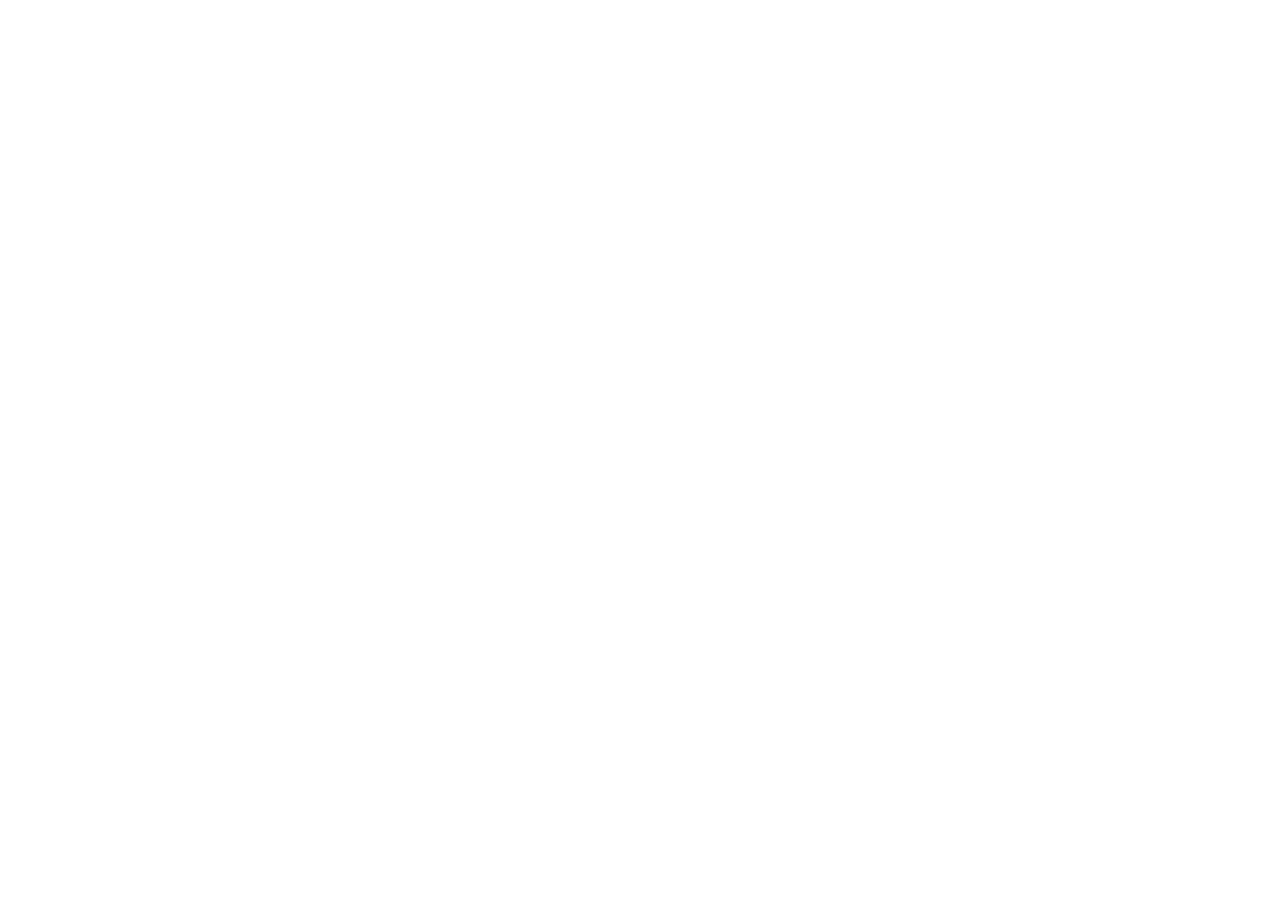
==== index.html @ e571b76f "index sayfası eklendi" ====
<!DOCTYPE html>
<html lang="en">
<head>
  <meta charset="UTF-8">
  <meta name="viewport" content="width=device-width, initial-scale=1.0">
  <title>Managment Panel</title>
</head>
<body>
  
</body>
</html>
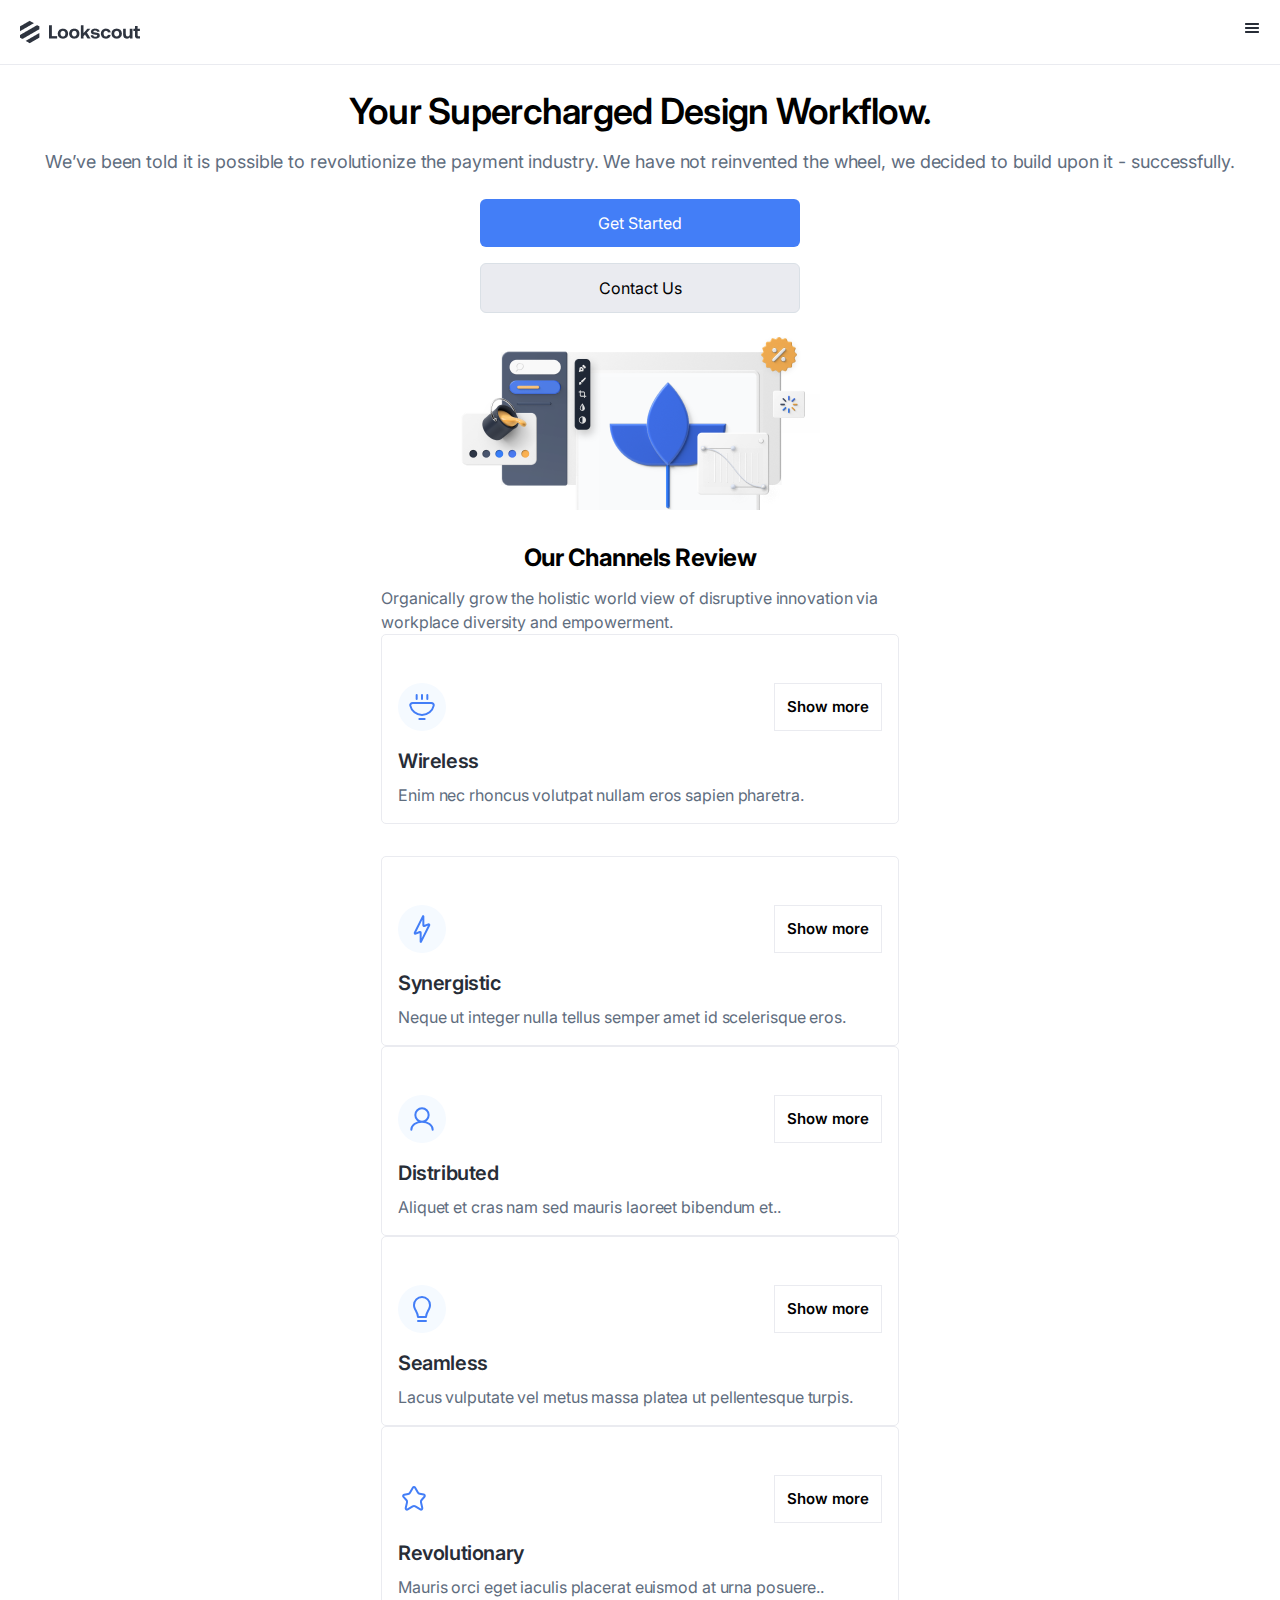
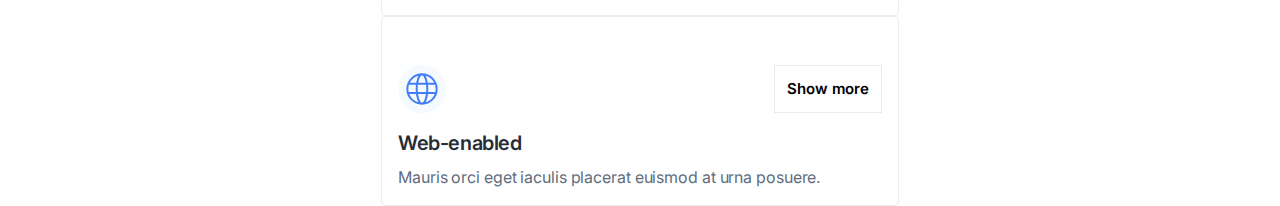
==== commit a811bf46: "index sayfasına eklemeler yapıldı css dosyaları ve img dosyaları eklendi" ====
--- a/index.html
+++ b/index.html
@@ -3,9 +3,92 @@
 <head>
   <meta charset="UTF-8">
   <meta name="viewport" content="width=device-width, initial-scale=1.0">
+  <link rel="preconnect" href="https://fonts.googleapis.com">
+  <link rel="preconnect" href="https://fonts.gstatic.com" crossorigin>
+  <link href="https://fonts.googleapis.com/css2?family=Inter:ital,opsz,wght@0,14..32,100..900;1,14..32,100..900&display=swap" rel="stylesheet">
+  <link rel="stylesheet" href="assets/css/still.css">
   <title>Managment Panel</title>
 </head>
 <body>
-  
+  <div class="header-mobile">
+    <div class="logo-content-mobile">
+      <a href="#"><img src="assets/img/Main-logo.png" alt="Lookscout Logo"></a>
+    </div>
+    <div class="hamburger-menu-content">
+      <img src="assets/img/hamburger-menu-icon.png" alt="">
+    </div>
+  </div>
+  <div class="container">
+    <div class="start-content">
+      <div class="start-text-area">
+        <h1>Your Supercharged Design Workflow.</h1>
+        <p>We’ve been told it is possible to revolutionize the payment industry. We have not reinvented the wheel, we decided to build upon it - successfully.</p>
+      </div>
+      <div class="start-btn-area">
+        <a href="#"> Get Started</a>
+        <a href="#"> Contact Us</a>
+      </div>
+      <div class="start-image">
+        <img  src="assets/img/main-photo-mobile.png" alt="">
+      </div>
+    </div>
+    <div class="review-content">
+      <div class="review-header">
+        <h2>Our Channels Review</h2>
+        <p>Organically grow the holistic world view of disruptive innovation via workplace diversity and empowerment.</p>
+      </div>
+      <div class="box-container">
+        <div class="review-box">
+          <div class="box-top">
+            <img src="assets/img/wifi-icon.svg" alt="Wifi Icon">
+            <a href="#"> Show more</a>
+          </div>
+          <h4>Wireless</h4>
+          <p>Enim nec rhoncus volutpat nullam eros sapien pharetra.</p>
+        </div>
+        <div class="review-box">
+          <div class="box-top">
+            <img src="assets/img/electric-icon.svg" alt="Electric Icon">
+            <a href="#"> Show more</a>
+          </div>
+          <h4>Synergistic</h4>
+          <p>Neque ut integer nulla tellus semper amet id scelerisque eros.</p>
+        </div>
+        <div class="review-box">
+          <div class="box-top">
+            <img src="assets/img/people-icon.svg" alt="People Icon">
+            <a href="#"> Show more</a>
+          </div>
+          <h4>Distributed</h4>
+          <p>Aliquet et cras nam sed mauris laoreet bibendum et..</p>
+        </div>
+        <div class="review-box">
+          <div class="box-top">
+            <img src="assets/img/light-icon.svg" alt="Light Icon">
+            <a href="#"> Show more</a>
+          </div>
+          <h4>Seamless</h4>
+          <p>Lacus vulputate vel metus massa platea ut pellentesque turpis.</p>
+        </div>
+        <div class="review-box">
+          <div class="box-top">
+            <img src="assets/img/star-icon.svg" alt="Star Icon">
+            <a href="#"> Show more</a>
+          </div>
+          <h4>Revolutionary</h4>
+          <p>Mauris orci eget iaculis placerat euismod at urna posuere..</p>
+        </div>
+        <div class="review-box web">
+          <div class="box-top">
+            <img src="assets/img/web-icon.svg" alt="Web Icon">
+            <a href="#"> Show more</a>
+          </div>
+          <h4>Web-enabled</h4>
+          <p>Mauris orci eget iaculis placerat euismod at urna posuere.</p>
+        </div>
+      </div>
+    </div>
+
+  </div>
 </body>
 </html>--- a/assets/css/still.css
+++ b/assets/css/still.css
@@ -0,0 +1,175 @@
+*, *::before, *::after {
+  box-sizing: border-box;
+}
+
+* {
+  margin: 0;
+  padding: 0;
+}
+
+body {
+  line-height: 1.5;
+  -webkit-font-smoothing: antialiased;
+  font-family: "Inter", system-ui;
+  margin-inline: auto;
+}
+
+img, picture, video, canvas, svg {
+  display: block;
+  max-width: 100%;
+}
+
+input, button, textarea, select {
+  font: inherit;
+}
+
+p, h1, h2, h3, h4, h5, h6 {
+  overflow-wrap: break-word;
+}
+
+/* reset end */
+
+/*? Header Mobile Part Start Here */
+
+.header-mobile{
+  display: flex;
+  justify-content: space-between;
+  padding: 16px;
+  border-bottom: 1px solid #EAEBF0;
+  margin-bottom: 24px;
+}
+
+/* *? Main-content*/ */
+.container{
+  margin-inline: 16px;
+}
+
+.start-content{
+  margin-bottom: 32px;
+  align-items: center;
+  align-content: center;
+  margin-inline: auto;
+}
+
+h1{
+  font-size: 36px;
+  font-weight: 600;
+  line-height: 44px;
+  letter-spacing: -0.02em;
+  text-align: center;
+  margin-bottom: 16px;
+}
+
+p{
+font-size: 18px;
+font-weight: 400;
+line-height: 26px;
+letter-spacing: -0.10000000149011612px;
+text-align: center;
+color:#5F6D7E;
+}
+
+.start-btn-area{
+  display: inline-block;
+  display: flex;
+  flex-direction: column;
+  gap: 16px;
+  margin-top: 24px;
+  align-items: center;
+}
+
+.start-btn-area a{
+  text-decoration: none;
+  color: white;
+  background-color: #437EF7;
+  padding: 12px 18px;
+  text-align: center;
+  border-radius: 6px;
+  min-width: 320px;
+}
+
+.start-btn-area a:nth-child(2) {
+  color: black;
+  background-color: #EAEBF0;
+  border: 1px solid #DAE0E6;
+}
+
+.start-image{
+  margin-top: 24px;
+  display: flex;
+  align-items: center;
+  justify-content: center;
+}
+
+/*  review part coming babe */
+
+.review-content{
+  padding-inline: 16px;
+  gap: 16px;
+  max-width: 550px;
+  align-items: center;
+  align-content: center;
+  margin-inline: auto;
+}
+
+h2{
+  font-size: 24px;
+  font-weight: 700;
+  line-height: 32px;
+  letter-spacing: -0.02em;
+  text-align: center;
+  margin-bottom: 12px;
+}
+
+h4{
+  font-size: 20px;
+  font-weight: 600;
+  line-height: 28px;
+  letter-spacing: -0.02em;
+  text-align: left;
+  color: #272D37;
+  margin-top: 16px;
+}
+
+
+.review-content p {
+  font-size: 16px;
+  font-weight: 400;
+  line-height: 24px;
+  letter-spacing: -0.10000000149011612px;
+  text-align: left;
+  color: #5F6D7E;
+  margin-top: 8px;
+}
+
+.review-content .review-box {
+border: 1px solid #EAEBF0;
+border-radius: 5px;
+}
+
+
+.box-top a {
+  text-decoration: none;
+  border: 1px solid #EAEBF0;
+  font-size: 15px;
+  font-weight: 600;
+  line-height: 22px;
+  text-align: left;
+  color: black;
+  padding: 12px;
+}
+
+.box-top {
+  display: flex;
+  justify-content: space-between;
+  align-self: center;
+  margin-top: 32px;
+}
+
+.review-box:nth-child(2) {
+  margin-top: 32px;
+}
+
+.review-box{
+  padding: 16px;
+}
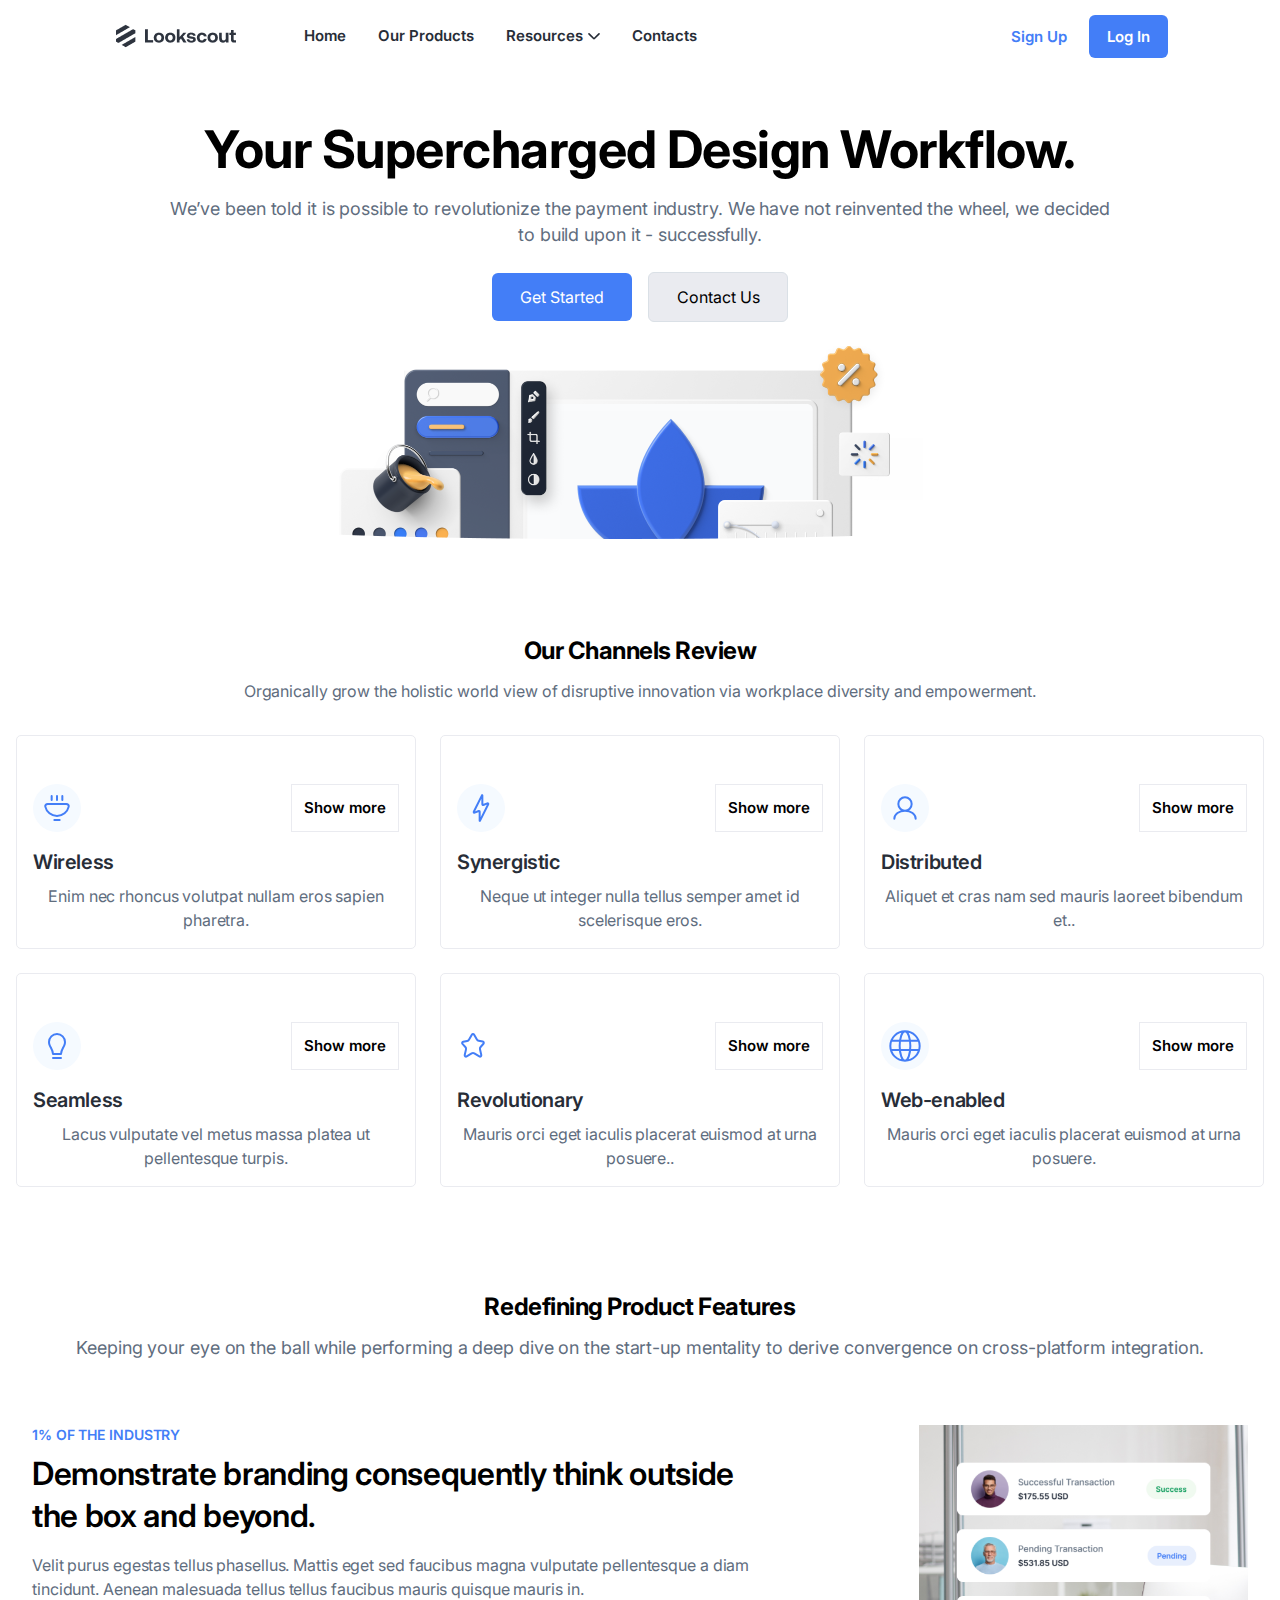
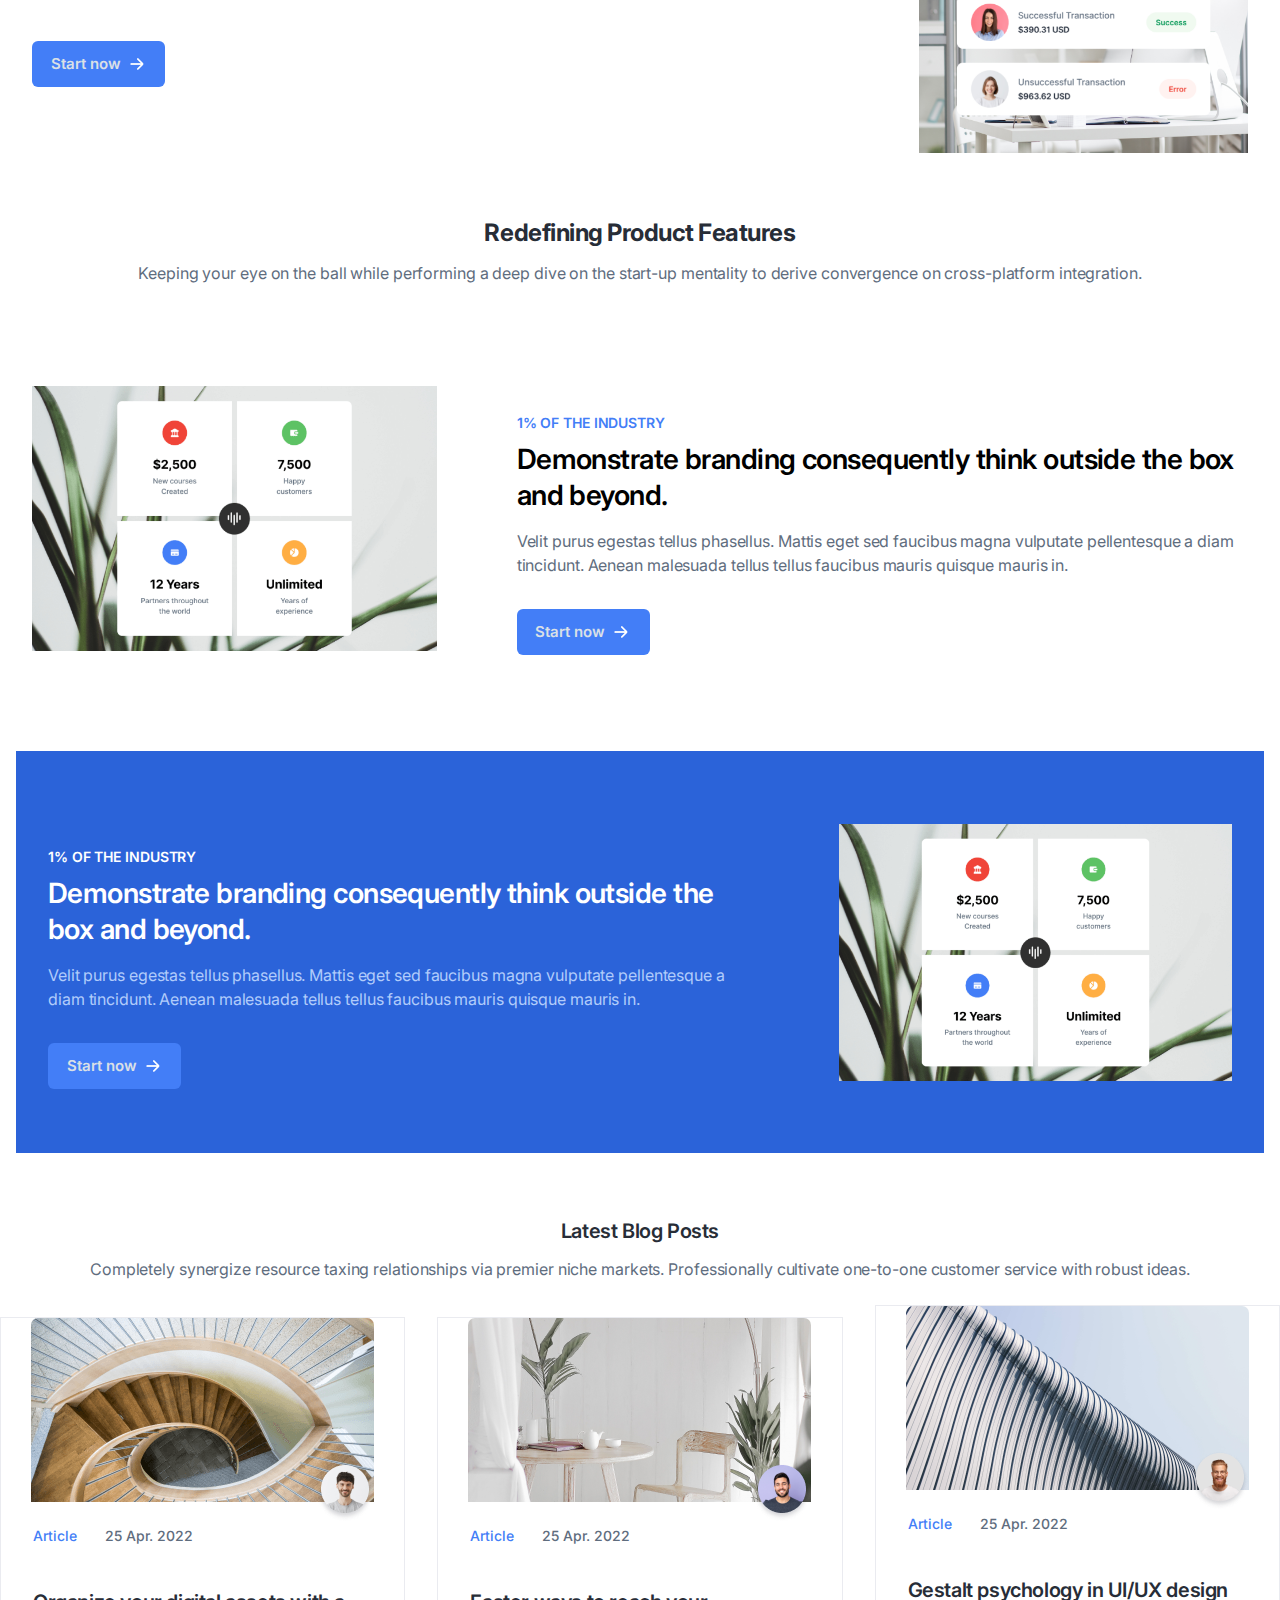
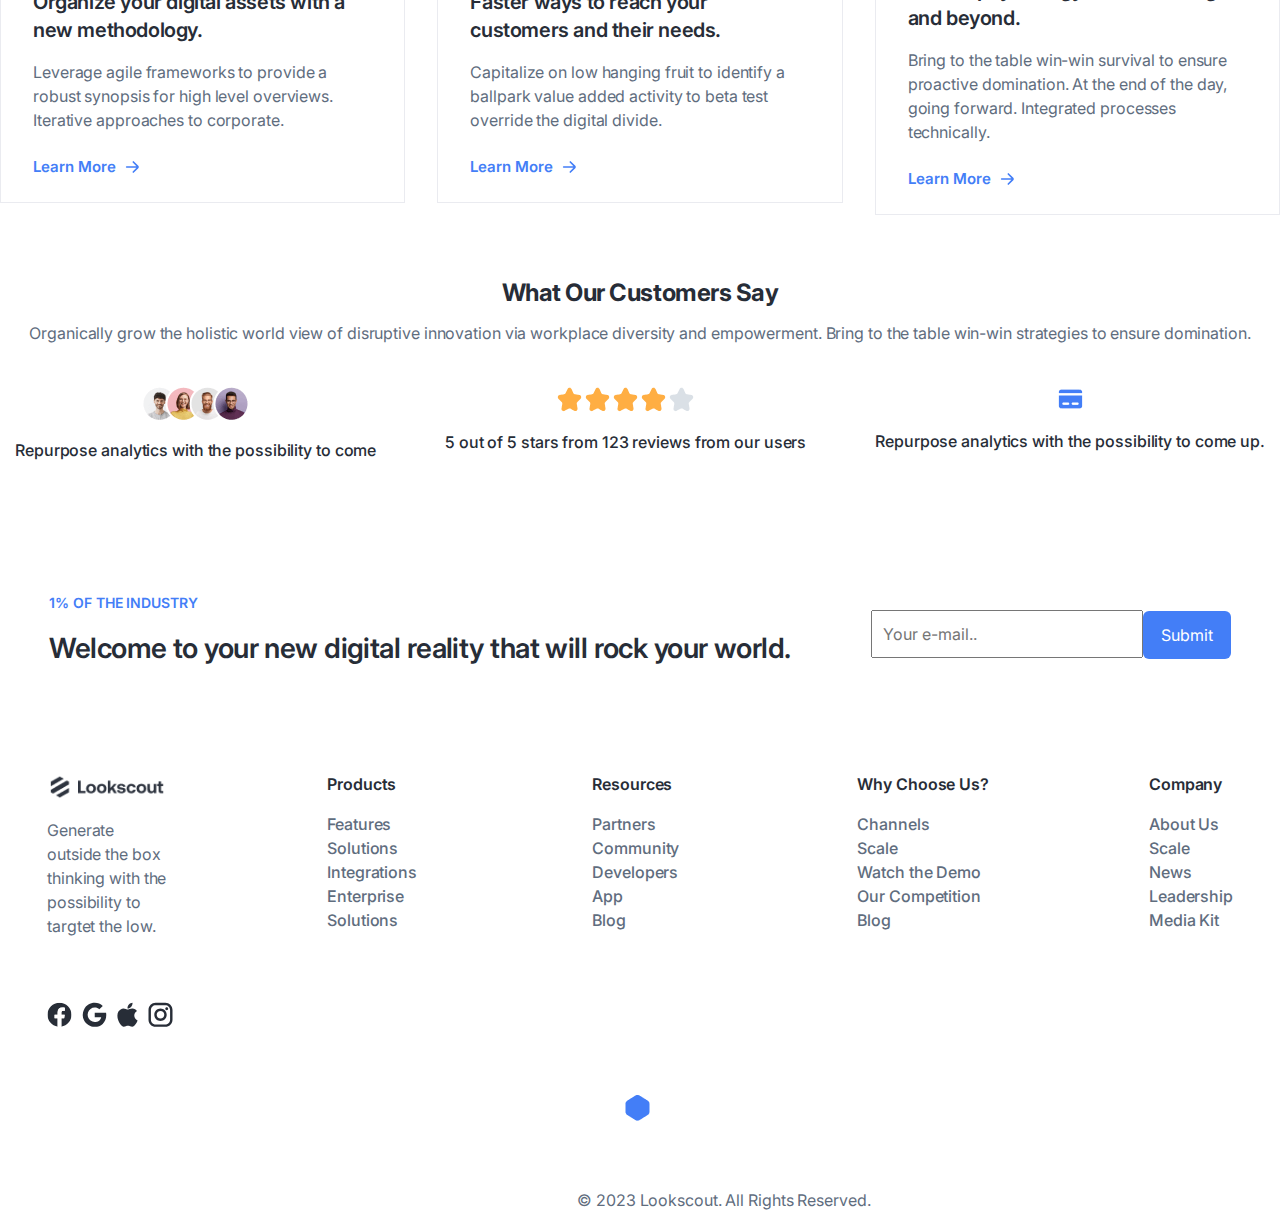
==== commit bb2d983d: "index bitti gerekli iyileştirmeler yapıldı" ====
--- a/index.html
+++ b/index.html
@@ -18,6 +18,21 @@
       <img src="assets/img/hamburger-menu-icon.png" alt="">
     </div>
   </div>
+  <div class="header-desktop">
+    <div class="desktop-logo">
+      <img src="assets/img/Main-logo.png" alt="">
+    </div>
+    <div class="dekstop-nav">
+      <a href="#">Home</a>
+      <a href="#">Our Products</a>
+      <a class="arrows-nav" href="#">Resources  <img src="assets/img/arrow-down.svg" alt=""></a>
+      <a href="#">Contacts</a>
+    </div>
+    <div class="desktop-links">
+      <a class="white-sign" href="#"> Sign Up</a>
+      <a  class="blue-log"  href="#"> Log In</a>
+    </div>
+  </div>
   <div class="container">
     <div class="start-content">
       <div class="start-text-area">
@@ -29,7 +44,8 @@
         <a href="#"> Contact Us</a>
       </div>
       <div class="start-image">
-        <img  src="assets/img/main-photo-mobile.png" alt="">
+        <img   class="mobile-photo" src="assets/img/main-photo-mobile.png" alt="">
+        <img  class="desktop-main-photo" src="assets/img/desktop-main-photo.png" alt="">
       </div>
     </div>
     <div class="review-content">
@@ -88,7 +104,213 @@
         </div>
       </div>
     </div>
+    <div class="product-content">
+      <h2>Redefining Product Features</h2>
+      <p>Keeping your eye on the ball while performing a deep dive on the start-up mentality to  derive convergence on cross-platform integration.</p>
+      <div class="product-container">
+        <div class="product-text">
+          <h6>1% OF THE INDUSTRY</h6>
+          <h3>Demonstrate branding consequently think outside the
+            box and beyond.</h3>
+            <p>Velit purus egestas tellus phasellus. Mattis eget sed faucibus magna vulputate pellentesque a diam tincidunt. Aenean malesuada tellus tellus faucibus mauris quisque mauris in.</p>
+            <div class="price-box-btn">
+              <a href="#"> Start now</a>
+              <img src="assets/img/right-arrow.png" alt="">
+            </div>
+        </div>
+        <div class="product-image">
+          <img src="assets/img/product.png" alt="">
+        </div>
+      </div>
+    </div>
+    <div class="price-content">
+      <h4>Redefining Product Features</h4>
+      <p>Keeping your eye on the ball while performing a deep dive on the start-up mentality to  derive convergence on cross-platform integration.</p>
+    <div class="price-box-white">
+      <div class="price-box-white-image">
+        <img src="assets/img/price-photo.png" alt="">
+      </div>
+      <div class="price-box-white-text">
+        <h6>1% OF THE INDUSTRY</h6>
+        <h3>Demonstrate branding consequently think outside the box and beyond. </h3>
+        <p>Velit purus egestas tellus phasellus. Mattis eget sed faucibus magna vulputate pellentesque a diam tincidunt. Aenean malesuada tellus tellus faucibus mauris quisque mauris in.</p>
+        <div class="price-box-btn">
+          <a href="#"> Start now</a>
+          <img src="assets/img/right-arrow.png" alt="">
+        </div>
+      </div>
+    </div>
+    <div class="price-box-white blue">
+      <div class="price-box-white-image">
+        <img src="assets/img/price-photo.png" alt="">
+      </div>
+      <div class="price-box-white-text">
+        <h6>1% OF THE INDUSTRY</h6>
+        <h3>Demonstrate branding consequently think outside the box and beyond. </h3>
+        <p>Velit purus egestas tellus phasellus. Mattis eget sed faucibus magna vulputate pellentesque a diam tincidunt. Aenean malesuada tellus tellus faucibus mauris quisque mauris in.</p>
+        <div class="price-box-btn">
+          <a href="#"> Start now</a>
+          <img src="assets/img/right-arrow.png" alt="">
+        </div>
+      </div>
+    </div>
+    <div class="price-box-white last-white">
+      <div class="price-box-white-image">
+        <img src="assets/img/price-photo.png" alt="">
+      </div>
+      <div class="price-box-white-text">
+        <h6>1% OF THE INDUSTRY</h6>
+        <h3>Demonstrate branding consequently think outside the box and beyond. </h3>
+        <p>Velit purus egestas tellus phasellus. Mattis eget sed faucibus magna vulputate pellentesque a diam tincidunt. Aenean malesuada tellus tellus faucibus mauris quisque mauris in.</p>
+        <div class="price-box-btn">
+          <a href="#"> Start now</a>
+          <img src="assets/img/right-arrow.png" alt="">
+        </div>
+      </div>
+    </div>
+    </div>
+    <div class="blog-content">
+      <h4>Latest Blog Posts</h4>
+      <p>Completely synergize resource taxing relationships via premier niche markets. Professionally  cultivate one-to-one customer service with robust ideas.</p>
+      <div class="blog-container">
+        <div class="blog-content-inner">
+          <div class="blog-content-inner-photo">
+            <img src="assets/img/stairs-photo.png" alt="Stairs">
+            <img class="avatar" src="assets/img/avatar1.png" alt="Men Avatar">
+          </div>
+          <div class="blog-content-inner-calender">
+            <span>Article</span>
+            <span class="calender">25 Apr. 2022</span>
+          </div>
+          <div class="blog-content-inner-text">
+            <h4>Organize your digital assets
+              with a new methodology.</h4>
+              <p>Leverage agile frameworks to provide a robust synopsis for high level overviews. Iterative approaches to corporate.</p>
+          </div>
+          <div class="blog-content-inner-link">
+            <a href="#">Learn More</a>
+            <img src="assets/img/right.svg" alt="">
+          </div>
+        </div>
+        <div class="blog-content-inner">
+          <div class="blog-content-inner-photo">
+            <img src="assets/img/chairs-photo.png" alt="Chairs">
+            <img class="avatar" src="assets/img/avatar2.png" alt="Men Avatar">
+          </div>
+          <div class="blog-content-inner-calender">
+            <span>Article</span>
+            <span class="calender">25 Apr. 2022</span>
+          </div>
+          <div class="blog-content-inner-text">
+            <h4>Faster ways to reach your customers and their needs.</h4>
+              <p>Capitalize on low hanging fruit to identify a ballpark value added activity to beta test override the digital divide.</p>
+          </div>
+          <div class="blog-content-inner-link">
+            <a href="#">Learn More</a>
+            <img src="assets/img/right.svg" alt="">
+          </div>
+        </div>
+        <div class="blog-content-inner">
+          <div class="blog-content-inner-photo">
+            <img src="assets/img/building-photo.png" alt="Building">
+            <img class="avatar" src="assets/img/avatar3.png" alt="Men Avatar">
+          </div>
+          <div class="blog-content-inner-calender">
+            <span>Article</span>
+            <span class="calender">25 Apr. 2022</span>
+          </div>
+          <div class="blog-content-inner-text">
+            <h4>Gestalt psychology in UI/UX
+              design and beyond.</h4>
+              <p>Bring to the table win-win survival  to ensure proactive domination. At the end of the day, going forward.
+                Integrated processes technically.</p>
+          </div>
+          <div class="blog-content-inner-link">
+            <a href="#">Learn More</a>
+            <img src="assets/img/right.svg" alt="">
+          </div>
+        </div>
+      </div>
+    </div>
+    <div class="rating-content">
+      <h4>What Our Customers Say</h4>
+      <p>Organically grow the holistic world view of disruptive innovation via workplace diversity and empowerment. Bring to the table win-win strategies to ensure domination.</p>
+      <div class="rating-container">
+        <div class="rating-avatar">
+          <img src="assets/img/review-photo.png" alt="Avatars">
+          <h5>Repurpose analytics with the possibility to come</h5>
+        </div>
+        <div class="rating-stars">
+          <img src="assets/img/rating-photo.png" alt="Rayting Star">
+          <h5>5 out of 5 stars from 123 reviews from our users</h5>
+        </div>
+        <div class="rating-purchase">
+          <img src="assets/img/purchase-icon.png" alt=" Purchase Icon">
+          <h5> Repurpose analytics with the possibility to come up.</h5>
+        </div>
+      </div>
+    </div>
+    <div class="email-content">
+      <div class="email-text-area">
+        <span>1% OF THE INDUSTRY</span>
+        <h4 class="email-h4">Welcome to your new digital reality that will rock your world.</h4>
+      </div>
+        <div class="email-link">
+          <input type="email" placeholder="Your e-mail..">
+          <a class="submit-btn" href="#">Submit</a>
+        </div>
+    </div>
+    <div class="footer-content">
+      <div class="footer-logo">
+        <img src="assets/img/Main-logo.png" alt="Lookscout Logo">
+        <p>Generate outside the box thinking with the possibility to targtet the low.</p>
+      </div>
+      <div class="footer-social">
+        <img src="assets/img/facebook-icon.svg" alt="Facebook Logo">
+        <img src="assets/img/google-icon.svg" alt="Googe Logo">
+        <img src="assets/img/apple-icon.svg" alt="Appe Logo">
+        <img src="assets/img/instagram-logo.svg" alt="Instagram Logo">
+      </div>
+      <div class="footer-products">
+        <ul>Products</ul>
+        <li> <a href="#"> Features</a></li>
+        <li> <a href="#"> Solutions</a></li>
+        <li><a href="#">Integrations</a></li>
+        <li><a href="#">Enterprise</a></li>
+        <li><a href="#">Solutions</a></li>
+      </div>
+      <div class="footer-resources">
+        <ul>Resources</ul>
+        <li> <a href="#"> Partners</a></li>
+        <li> <a href="#"> Community</a></li>
+        <li><a href="#">Developers</a></li>
+        <li><a href="#">App</a></li>
+        <li><a href="#">Blog</a></li>
+      </div>
+      <div class="footer-chooses">
+        <ul>Why Choose Us?</ul>
+        <li> <a href="#"> Channels</a></li>
+        <li> <a href="#"> Scale</a></li>
+        <li><a href="#">Watch the Demo</a></li>
+        <li><a href="#">Our Competition</a></li>
+        <li><a href="#">Blog</a></li>
+      </div>
+      <div class="footer-company">
+        <ul>Company</ul>
+        <li> <a href="#"> About Us</a></li>
+        <li> <a href="#"> Scale</a></li>
+        <li><a href="#">News</a></li>
+        <li><a href="#">Leadership</a></li>
+        <li><a href="#">Media Kit</a></li>
+      </div>
+      <div class="footer-pentegon">
+        <img src="assets/img/pentegon-icon.png" alt="Pentogon Icon">
+      </div>
+      <div class="footer-text">
+        <span>© 2023 Lookscout. All Rights Reserved.</span>
+      </div>
 
+    </div>
   </div>
 </body>
 </html>--- a/assets/css/still.css
+++ b/assets/css/still.css
@@ -173,3 +173,791 @@
 .review-box{
   padding: 16px;
 }
+
+/* price content start here */
+
+.price-box-white{
+  padding-inline:16px;
+  margin-inline: auto;
+  display: flex;
+  flex-direction: column;
+  align-items: center;
+
+}
+
+.price-content h4{
+  text-align: center;
+  font-size: 24px;
+  font-weight: 700;
+  line-height: 32px;
+  letter-spacing: -0.02em;
+  margin-top: 32px;
+  margin-bottom: 12px;
+  color: #272D37;
+}
+
+.price-content p{
+  font-size: 16px;
+  font-weight: 400;
+  line-height: 24px;
+  letter-spacing: -0.10000000149011612px;
+  text-align: center;
+  color: #5F6D7E ;
+  margin-bottom: 32px;
+}
+
+.price-box-white-text h6{
+  font-size: 14px;
+  font-weight: 600;
+  line-height: 20px;
+  letter-spacing: -0.10000000149011612px;
+  text-align: left;
+  color: #437EF7;
+  margin-top: 32px;
+}
+
+h3{
+  font-size: 28px;
+  font-weight: 600;
+  line-height: 36px;
+  letter-spacing: -0.02em;
+  text-align: left;
+  margin-top: 8px;
+  margin-bottom: 16px;
+}
+
+.price-box-white-text p{
+  font-size: 16px;
+  font-weight: 400;
+  line-height: 24px;
+  letter-spacing: -0.10000000149011612px;
+  text-align: left;
+  color: #5F6D7E;
+}
+
+.price-box-btn { 
+  display: flex;
+  flex-direction: row;
+  align-items: center;
+  background-color: #437EF7;
+  color: #DAE0E6;
+  padding: 12px 18px;
+  max-width: 133px;
+  align-content: center;
+  gap: 6px;
+  border-radius: 6px;
+  justify-content: center;
+  }
+
+.price-box-btn a{
+  text-decoration: none;
+  color: #DAE0E6;
+  font-size: 15px;
+  font-weight: 600;
+  line-height: 22px;
+  text-align: center;
+}
+
+.blue{
+  background-color: #2B63D9;
+  padding: 32px;
+  margin-top: 32px;
+  color: white;
+  margin-bottom: 32px;
+  display: flex;
+  flex-direction: column;
+  align-items: center;
+}
+
+.blue .price-box-white-text h6 {
+  color: white;
+}
+
+.blue .price-box-white-text p{
+  color: #B1CCFB;
+}
+
+/* ? Blog part coming */
+
+.blog-content{
+  margin-top: 16px;
+  margin-inline: auto;
+}
+
+.blog-content h4{
+  text-align: center;
+  margin-top: 42px;
+  margin-bottom:12px ;
+}
+
+.blog-content p{
+  text-align: center;
+  font-size: 16px;
+  font-weight: 400;
+  line-height: 24px;
+  color: #5F6D7E;
+  margin-bottom: 24px;
+}
+
+.blog-content-inner{
+  border: 1px solid #EAEBF0;
+  display: flex;
+  flex-direction: column;
+  margin-inline: auto;
+  max-width: 750px;
+}
+
+.blog-content-inner-photo{
+  position: relative;
+  max-width: 750px;
+  margin-inline: auto;
+  display: inline-block;
+}
+
+.blog-content-inner-photo img{
+  border-top-left-radius: 7px;  
+  border-top-right-radius: 7px; 
+}
+
+.avatar{
+  position: absolute;
+  bottom: -20px;
+  right: 0;
+}
+
+.blog-content-inner-calender{
+  display: flex;
+  gap: 28px;
+  margin-top: 24px;
+  font-size: 14px;
+  font-weight: 500;
+  line-height: 20px;
+  padding-inline: 32px;
+  color: #437EF7;
+  max-width: 550px;
+
+}
+
+.calender{
+  color: #5F6D7E;
+}
+
+.blog-content-inner-text h4 {
+  text-align: left;
+  padding-inline: 32px;
+  margin-bottom: 16px;
+  max-width: 550px;
+
+}
+
+.blog-content-inner-text p{
+  text-align: left;
+  padding-inline: 32px;
+  margin-bottom: 24px;
+}
+
+.blog-content-inner-link{
+  display: flex;
+  gap: 6px;
+  margin-bottom:24px ;
+  padding-inline: 32px;
+  max-width: 550px;
+
+
+}
+
+.blog-content-inner-link a{
+  text-decoration: none;
+  font-size: 15px;
+  font-weight: 600;
+  line-height: 22px;
+  text-align: left;
+  color: #437EF7;
+  display: inline-block;
+}
+.blog-container{
+  display: flex;
+  flex-direction: column;
+  align-items: center;
+}
+
+/* rating part coming */
+
+.rating-content{
+  margin-bottom: 64px;
+  align-items: center;
+  margin-inline: auto;
+
+}
+
+.rating-content h4{
+  font-size: 24px;
+  font-weight: 700;
+  line-height: 32px;
+  letter-spacing: -0.02em;
+  text-align: center;
+  margin-bottom: 12px;
+}
+
+.rating-content p{
+  font-size: 16px;
+  font-weight: 400;
+  line-height: 24px;
+  letter-spacing: -0.10000000149011612px;
+  text-align: center;
+  margin-bottom: 40px;
+}
+
+.rating-avatar{
+  display: flex;
+  flex-direction: column;
+  align-items: center;
+  gap: 16px;
+  margin-bottom: 32px;
+}
+
+.rating-avatar h5{
+  font-size: 16px;
+  font-weight: 500;
+  line-height: 24px;
+  letter-spacing: -0.10000000149011612px;
+  text-align: center;
+  color: #272D37;
+}
+
+.rating-stars{
+  display: flex;
+  flex-direction: column;
+  align-items: center;
+  gap: 16px;
+  margin-bottom: 32px;
+}
+
+.rating-stars h5{
+  font-size: 16px;
+  font-weight: 500;
+  line-height: 24px;
+  letter-spacing: -0.10000000149011612px;
+  text-align: center;
+  color: #272D37;
+}
+
+.rating-purchase{
+  display: flex;
+  flex-direction: column;
+  align-items: center;
+  gap: 16px;
+  margin-bottom: 32px;
+}
+
+.rating-purchase h5{
+  font-size: 16px;
+  font-weight: 500;
+  line-height: 24px;
+  letter-spacing: -0.10000000149011612px;
+  text-align: center;
+  color: #272D37;
+}
+
+/*? e-mail part coming */
+
+.email-content{
+  padding-block: 32px;
+  padding-inline: 16px;
+  display: flex;
+  flex-direction: column;
+  align-items: center;
+  align-content: center;
+}
+
+.email-h4{
+  font-size: 28px;
+  font-weight: 600;
+  line-height: 36px;
+  letter-spacing: -0.02em;
+  margin-bottom: 12px;
+}
+
+.submit-btn{
+  text-decoration: none;
+  background-color: #437EF7;
+  border-radius: 6px;
+  padding: 12px 18px;
+  text-align: center;
+  color: white;
+  margin-top: 16px;
+  margin-bottom: 15px;
+}
+
+.email-link{
+  display: flex;
+  flex-direction: column;
+  max-width: 650px;
+}
+
+input{
+  padding: 10px;
+}
+
+.email-text-area span{
+  font-size: 14px;
+  font-weight: 600;
+  line-height: 20px;
+  letter-spacing: -0.10000000149011612px;
+  text-align: left;
+  color: #437EF7;
+}
+/* product part stars */
+
+.product-content{
+  margin-top: 64px;
+  margin-bottom: 64px;
+  max-width: 1280px;
+  margin-inline: auto;
+  display: none;
+
+}
+
+.product-container{
+  display: flex;
+  padding-inline: 32px;
+  margin-top: 64px;
+  gap: 140px;
+}
+.product-text h6{
+font-size: 14px;
+font-weight: 600;
+line-height: 20px;
+letter-spacing: -0.10000000149011612px;
+text-align: left;
+color: #437EF7;
+}
+.product-text h3{
+font-size: 32px;
+font-weight: 600;
+line-height: 42px;
+letter-spacing: -0.01em;
+text-align: left;
+
+}
+
+.product-text p{
+  font-size: 16px;
+  font-weight: 400;
+  line-height: 24px;
+  letter-spacing: -0.10000000149011612px;
+  text-align: left;
+  color: #5F6D7E;
+  margin-bottom: 40px;
+}
+
+ .desktop-main-photo{
+display: none;
+}
+/* /* Footer part coming  */
+
+.footer-content{
+  display: grid;
+  grid-template-areas: 
+  "logo logo"
+  "social social"
+  "products resource"
+  "choose company"
+  "pentegon pentegon"
+  "text text"
+  ;
+  gap: 24px;
+  margin-top: 62px;
+  padding-inline: 32px;
+  margin-inline: auto;
+  justify-content: center;
+}
+
+.footer-pentegon{
+  grid-area: pentegon;
+  margin-inline: auto;
+}
+
+.footer-social{
+  grid-area:social ;
+  display: flex;
+  justify-content: space-around;
+}
+
+.footer-products{
+  grid-area: products;
+}
+
+.footer-resources{
+  grid-area: resource;
+
+}
+
+.footer-chooses{
+  grid-area: choose;
+}
+
+.footer-company{
+  grid-area: company;
+}
+
+.footer-logo{
+  grid-area: logo;
+}
+
+.footer-text{
+  grid-area: text;
+  font-size: 16px;
+  font-weight: 400;
+  line-height: 24px;
+  letter-spacing: -0.10000000149011612px;
+  color: #5F6D7E;
+}
+
+.footer-logo p{
+  font-size: 16px;
+  font-weight: 400;
+  line-height: 24px;
+  letter-spacing: -0.10000000149011612px;
+  text-align: left;
+  margin-top: 16px;
+}
+
+.footer-content a {
+  text-decoration: none;
+  font-size: 16px;
+  font-weight: 500;
+  line-height: 24px;
+  letter-spacing: -0.10000000149011612px;
+  text-align: left;
+  color: #5F6D7E;
+}
+
+.footer-content ul{
+  list-style: none;
+  padding: 0;
+  font-size: 16px;
+  font-weight: 600;
+  line-height: 24px;
+  letter-spacing: -0.10000000149011612px;
+  text-align: left;
+  color: #272D37;
+  display: flex;
+  flex-direction: column;
+  gap: 12px;
+  margin-bottom: 16px;
+  padding-left: 15px;
+
+}
+
+.footer-content li{
+  list-style: none;
+  padding-left: 15px;
+}
+
+
+.web {
+  display:none;
+}
+
+.header-desktop{
+  display: none;
+}
+
+
+@media (width >= 758px){
+
+  /*? Main-content*/
+  
+  .start-content{
+    max-width: 850px;
+  }
+  
+  .start-btn-area{
+    display: flex;
+    flex-direction: row;
+    gap: 16px;
+    margin-top: 24px;
+    align-content: center;
+    justify-content: center;
+  }
+  
+  .start-btn-area a{
+    min-width: 140px;
+  }
+  
+  .start-image{
+    margin-top: 24px;
+    width:720px;
+    display: flex;
+    align-items: center;
+    justify-content: center;
+  } 
+  
+  .start-image img{
+    width:720px;
+    align-self: center;
+  }
+  
+  .box-container{
+    display: grid;
+    grid-template-columns: 1fr 1fr;
+    gap: 24px;
+    margin-top: 32px;
+    margin-bottom: 40px;
+  }
+  .web{
+    display: block;
+  }
+  
+  .review-content{
+    padding-inline: 16px;
+    gap: 16px;
+    max-width: 850px;
+    align-items: center;
+    align-content: center;
+    margin-inline: auto;
+  }
+  
+  .review-box:nth-child(2) {
+    margin-top: 0px;
+  }
+  
+  /* price content start here */
+  
+  .price-content{
+    padding-inline:16px;
+    margin-inline: auto;
+  
+  }
+  .price-box-white{
+    display: flex;
+    flex-direction: column;
+    align-items: center;
+    justify-content: center;
+    text-align: left;
+  }
+  /* blog part start */
+  
+    .blog-container{
+    display: grid;
+    grid-template-columns: 1fr 1fr;
+    gap: 32px;
+  } 
+  
+  .blog-content-inner{
+    max-width: 850px;
+  }
+  
+  .rating-avatar{
+    display: flex;
+  }
+  
+  .rating-container{
+    display: flex;
+    flex-direction: row;
+    justify-content: space-between;
+  }
+  
+  .rating-content{
+    max-width: 850px;
+  }
+  
+  /* @email start */
+    .email-link{
+      flex-direction: row;
+      align-items: center;
+      min-width: 950ppx;
+    }
+
+
+  .footer-content{
+    grid-template-areas: 
+    "logo  . company"
+    "products resource choose"
+    ". pentegon ."
+    "text social  social"
+    ;
+    grid-template-columns: 1fr 1fr 1fr;
+    gap: 24px;
+  }
+  
+  .footer-social{
+    grid-area:social ;
+    display: flex;
+    gap: 10px;
+  }
+  }
+  
+  /* desktop part coming */
+  
+  @media (width >= 1200px){
+    .header-mobile{
+      display: none;
+    }
+  
+    .header-desktop{
+      display: flex;
+      align-items: center;
+      justify-content: space-between;
+      padding-inline: 112px;
+      padding-block:20px;
+      margin-bottom: 48px;
+    }
+  
+    .dekstop-nav {
+      margin-right:auto;
+      gap: 32px;
+      margin-left: 64px;
+      display: flex;
+      flex-direction: row;
+    }
+  
+    .dekstop-nav a{
+      text-decoration: none;
+      color: #272D37;
+      font-size: 15px;
+      font-weight: 600;
+      line-height: 22px;
+      text-align: left;
+    }
+    .desktop-links a{
+      text-decoration: none;
+    font-size: 15px;
+    font-weight: 600;
+    line-height: 22px;
+    text-align: center;
+    padding: 12px 18px;
+    border-radius: 6px;
+  
+    }
+
+    .arrows-nav{
+      display: flex;
+      gap: 5px;
+    }
+
+    .white-sign{
+      color: #437EF7;
+    }
+  
+    .blue-log{
+      color: white;
+      background-color:  #437EF7;
+    }
+  
+    h1{
+    font-size: 52px;
+    font-weight: 700;
+    line-height: 60px;
+    letter-spacing: -0.01em;
+    text-align: center;
+    }
+  
+    .start-content{
+      max-width: 950px;
+      align-items: center;
+      align-content: center;
+      margin-inline: auto;
+    }
+  
+    .start-image{
+      margin-top: 24px;
+      min-width:520px;
+      display: flex;
+      align-items: center;
+      justify-content: center;
+      min-width: 900px;
+      margin-bottom: 64px;
+    }
+    
+  .box-container{
+    display: grid;
+    grid-template-columns: 1fr 1fr 1fr;
+    gap: 24px;
+    margin-top: 32px;
+    margin-bottom: 40px;
+  }
+  
+  .review-content{
+    margin-inline: auto;
+    padding-inline: 16px;
+    gap: 16px;
+    max-width: 1280px;
+    align-items: center;
+    align-content: center;
+  }
+  
+  .review-content p{
+  text-align: center;
+  }
+  
+  .product-content{
+    display: block;
+  }
+  
+  .blog-container{
+    display: grid;
+    grid-template-columns:  1fr 1fr 1fr;
+    gap: 32px;
+    margin-bottom: 62px;
+  } 
+  
+  .rating-content{
+    max-width: 1250px;
+  }
+  
+  .footer-content{
+    grid-template-areas: 
+    "logo  products resource choose company"
+    "social  products resources choose company"
+    ". . pentegon . ."
+    ". . text text  ."
+    ;
+    max-width: 1250px;
+    gap: 64px 145px;
+  }
+  
+  .footer-social{
+    grid-area:social ;
+    display: flex;
+    gap: 10px;
+  }
+
+  .email-content{
+    display: flex;
+    flex-direction: row;
+    gap: 80px;
+    justify-content: center;
+  }
+
+   .price-content{
+    margin-top: 64px;
+    margin-bottom: 64px;
+    max-width: 1280px;
+    margin-inline: auto;
+   }
+
+  .price-box-white{
+    display: flex;
+    flex-direction: row;
+    gap: 80px;
+    padding-block: 64px;
+    justify-content: space-around;
+  }
+
+  .last-white{
+    display: none;
+  }
+
+  .blue{
+    flex-direction: row-reverse;
+  }
+  .desktop-main-photo{
+    display: inline-block;
+  }
+  .mobile-photo{
+    display: none;
+  }
+  }
+  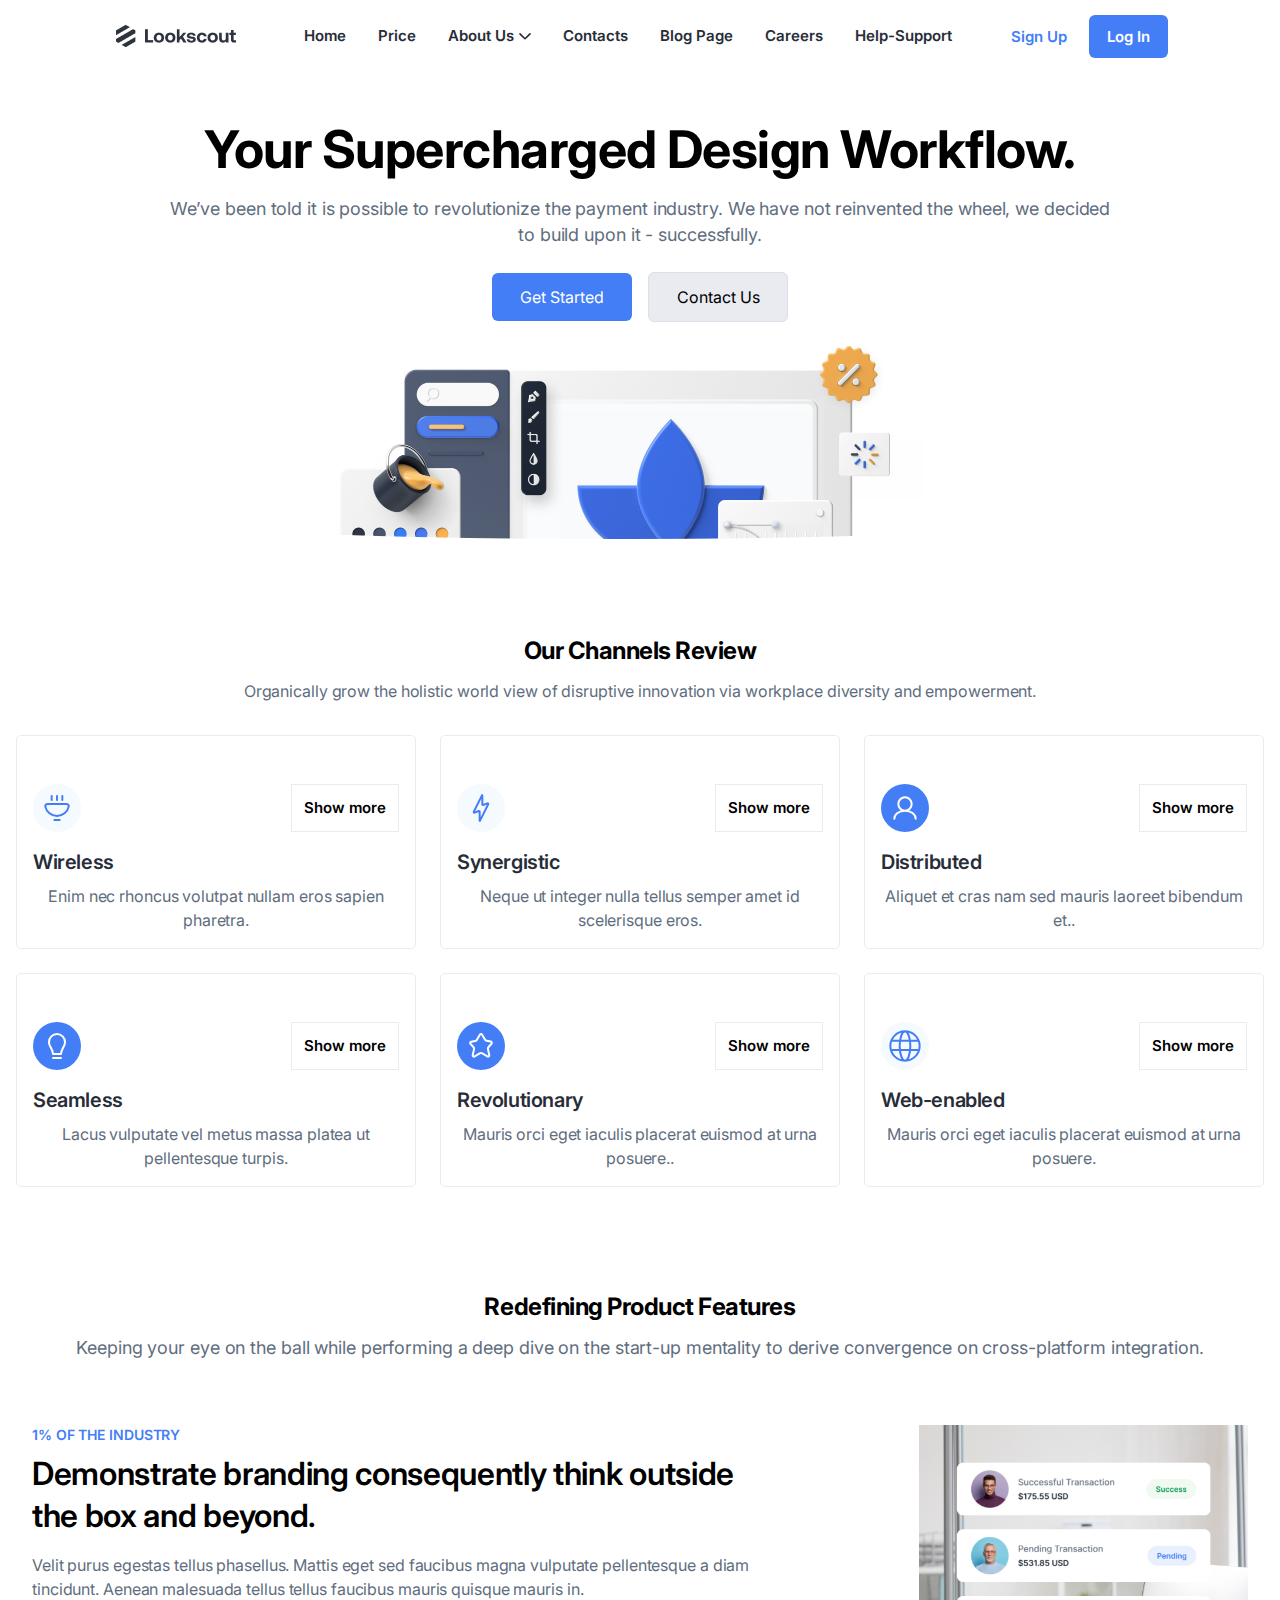
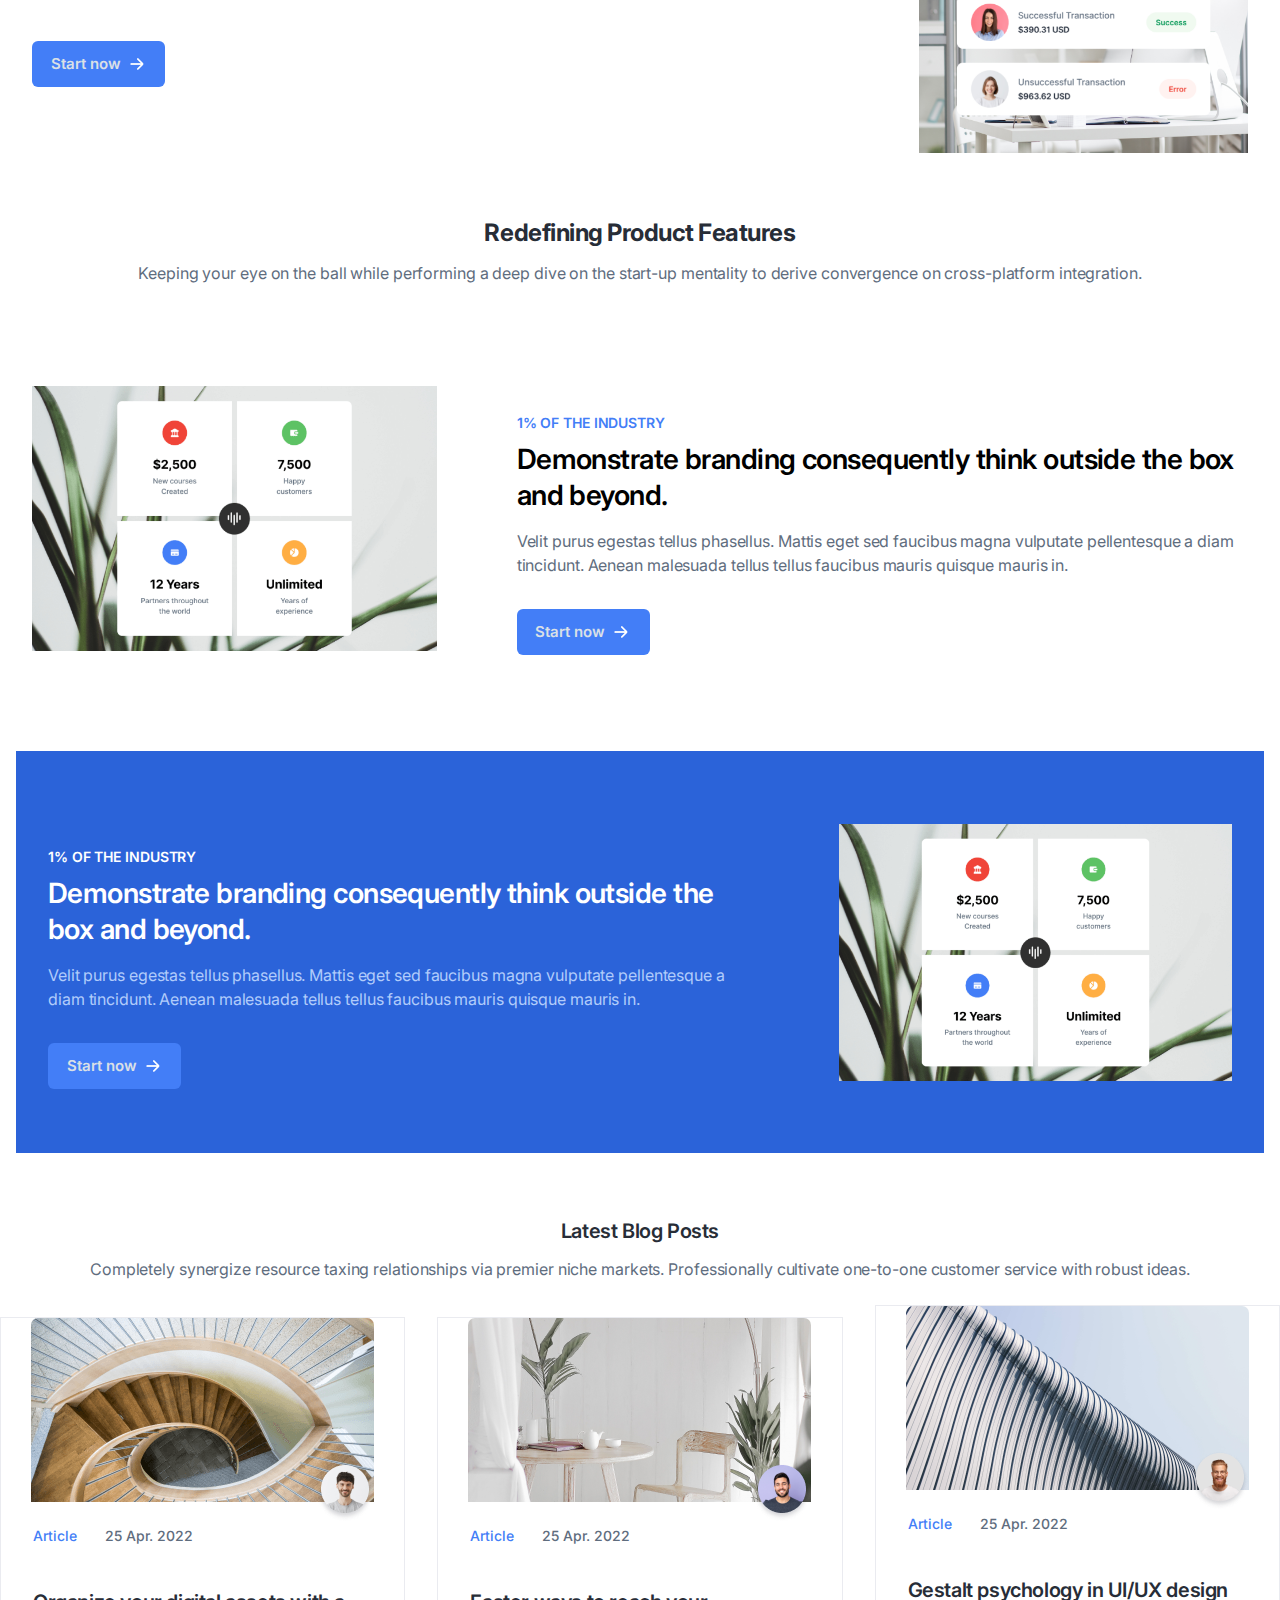
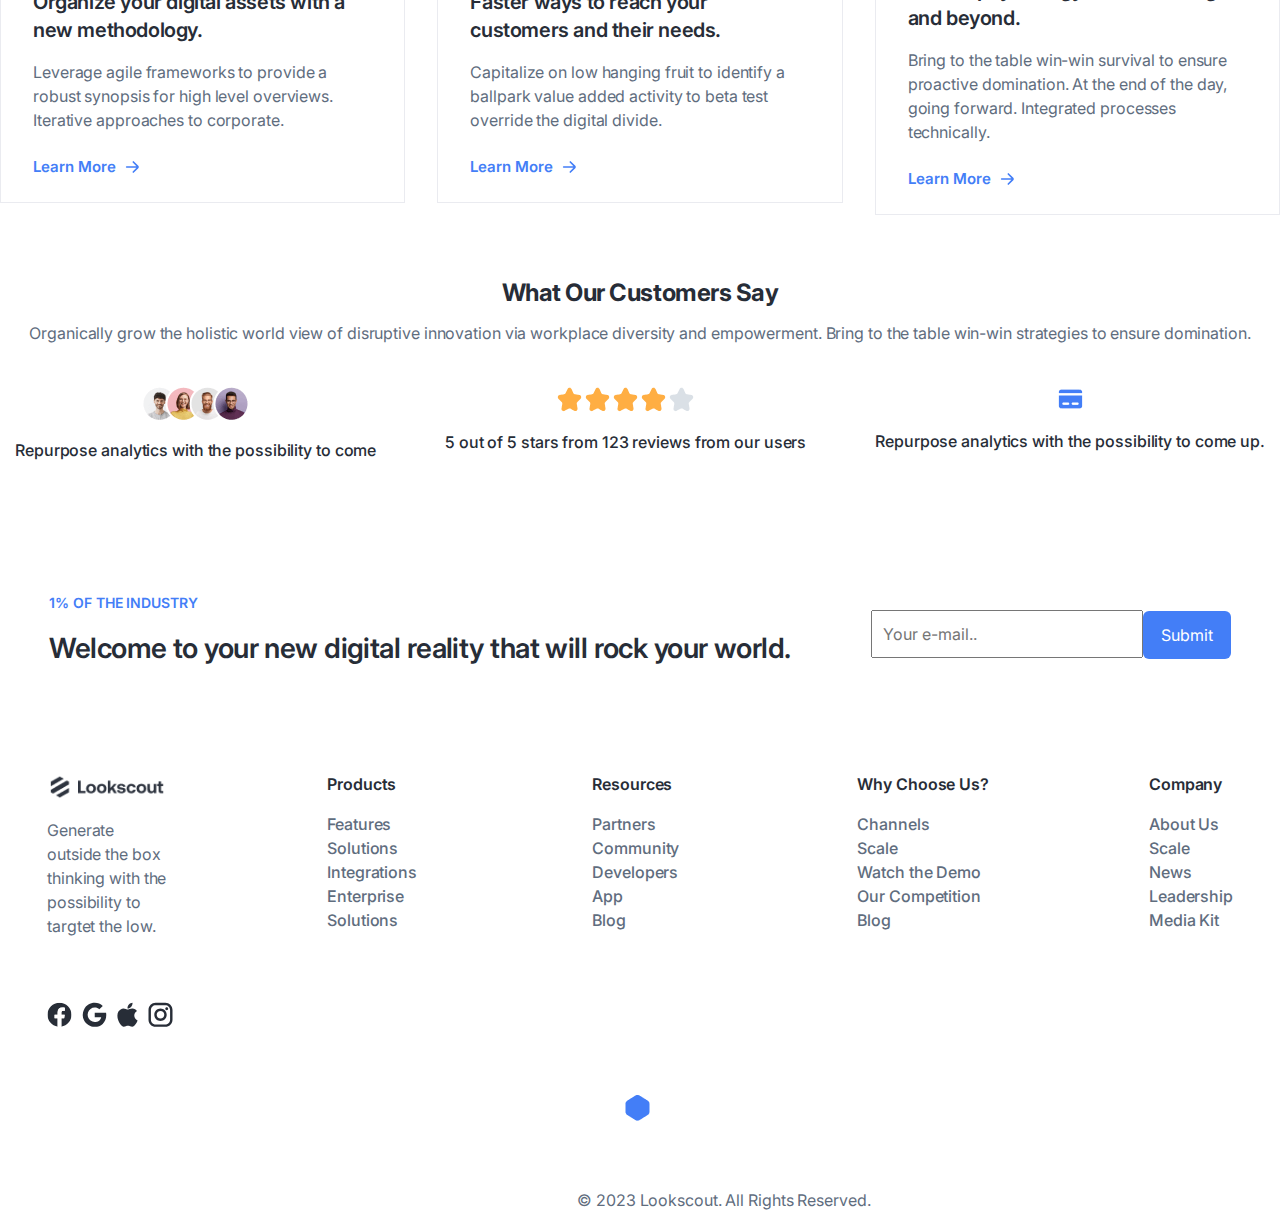
==== commit dd51a02d: "kontroller yapıldı" ====
--- a/index.html
+++ b/index.html
@@ -23,10 +23,13 @@
       <img src="assets/img/Main-logo.png" alt="">
     </div>
     <div class="dekstop-nav">
-      <a href="#">Home</a>
-      <a href="#">Our Products</a>
-      <a class="arrows-nav" href="#">Resources  <img src="assets/img/arrow-down.svg" alt=""></a>
-      <a href="#">Contacts</a>
+      <a href="index.html">Home</a>
+      <a href="price.html">Price</a>
+      <a class="arrows-nav" href="about.html">About Us <img src="assets/img/arrow-down.svg" alt=""></a>
+      <a href="contuct-us.html">Contacts</a>
+      <a href="blog-page.html">Blog Page</a>
+      <a href="careers.html">Careers</a>
+      <a href="help-support.html">Help-Support</a>
     </div>
     <div class="desktop-links">
       <a class="white-sign" href="#"> Sign Up</a>
@@ -40,7 +43,7 @@
         <p>We’ve been told it is possible to revolutionize the payment industry. We have not reinvented the wheel, we decided to build upon it - successfully.</p>
       </div>
       <div class="start-btn-area">
-        <a href="#"> Get Started</a>
+        <a href="price.html"> Get Started</a>
         <a href="#"> Contact Us</a>
       </div>
       <div class="start-image">
@@ -313,4 +316,5 @@
     </div>
   </div>
 </body>
-</html>+</html>
+
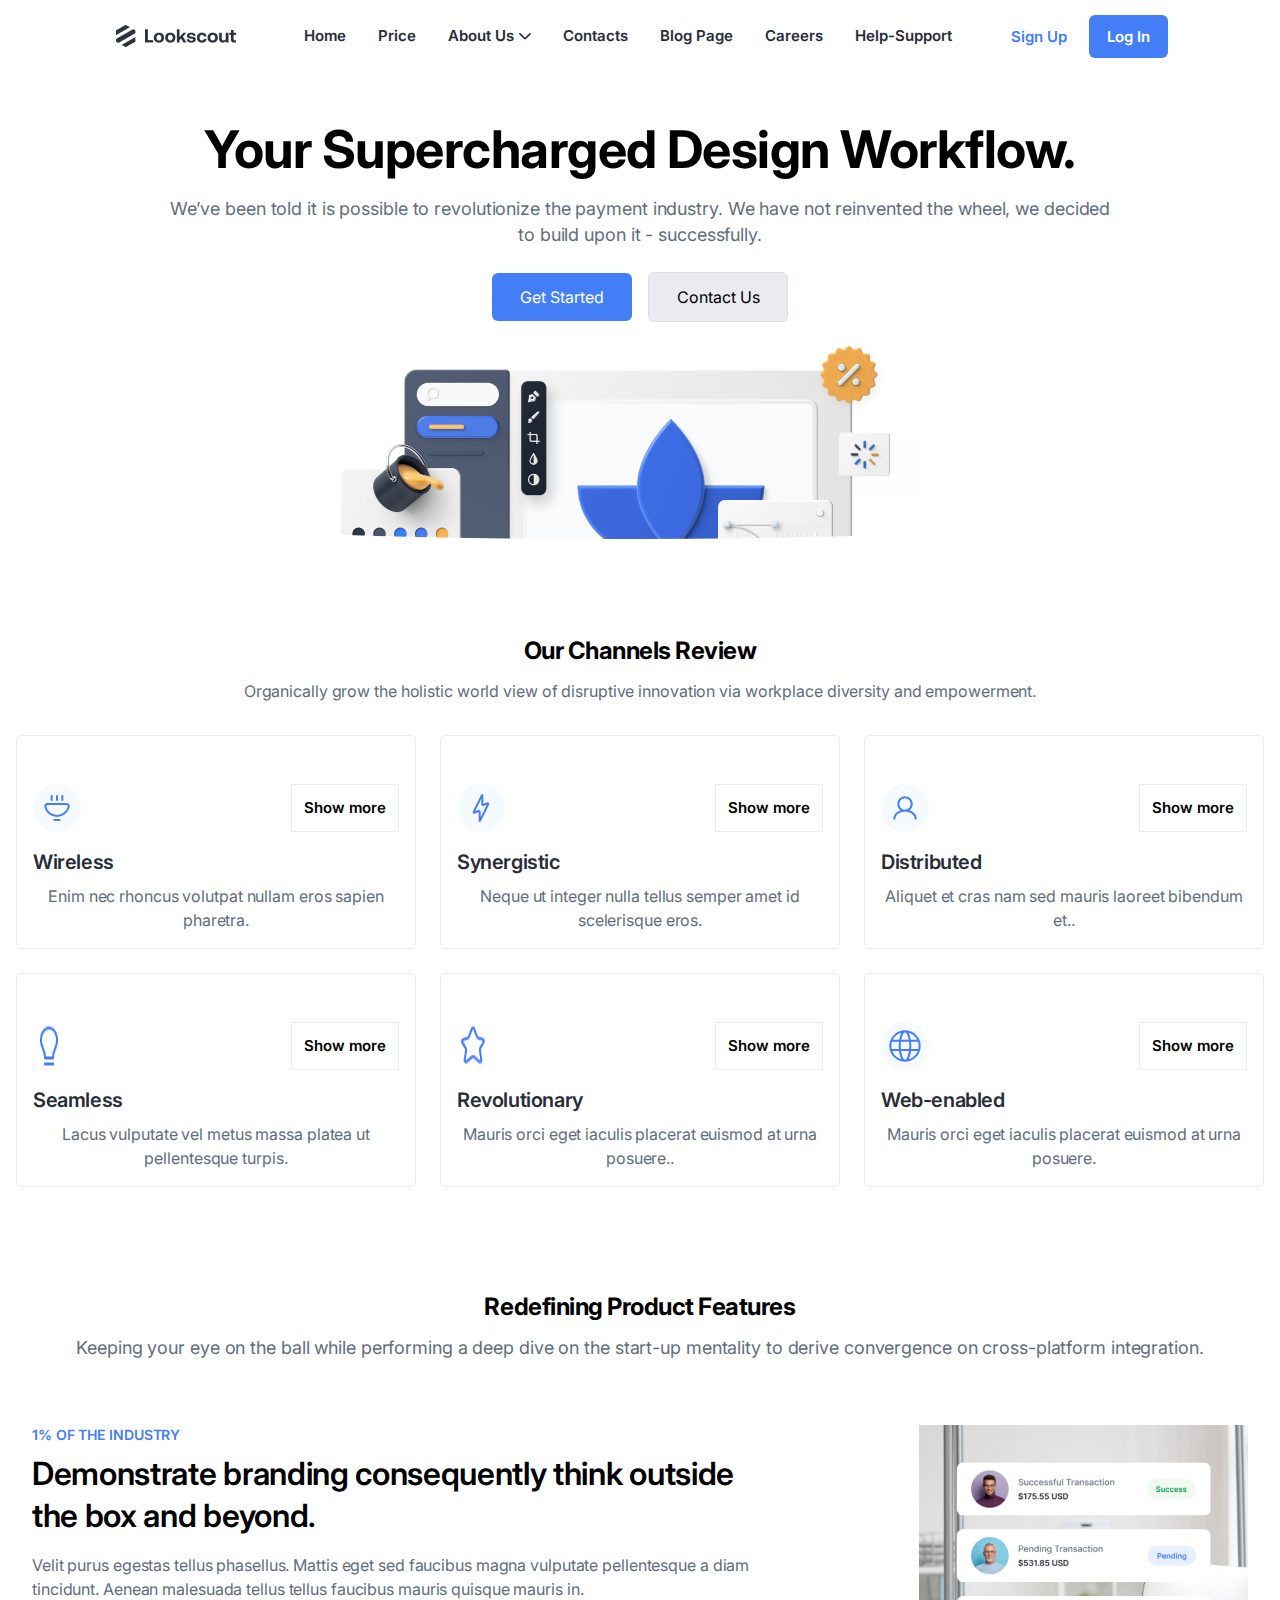
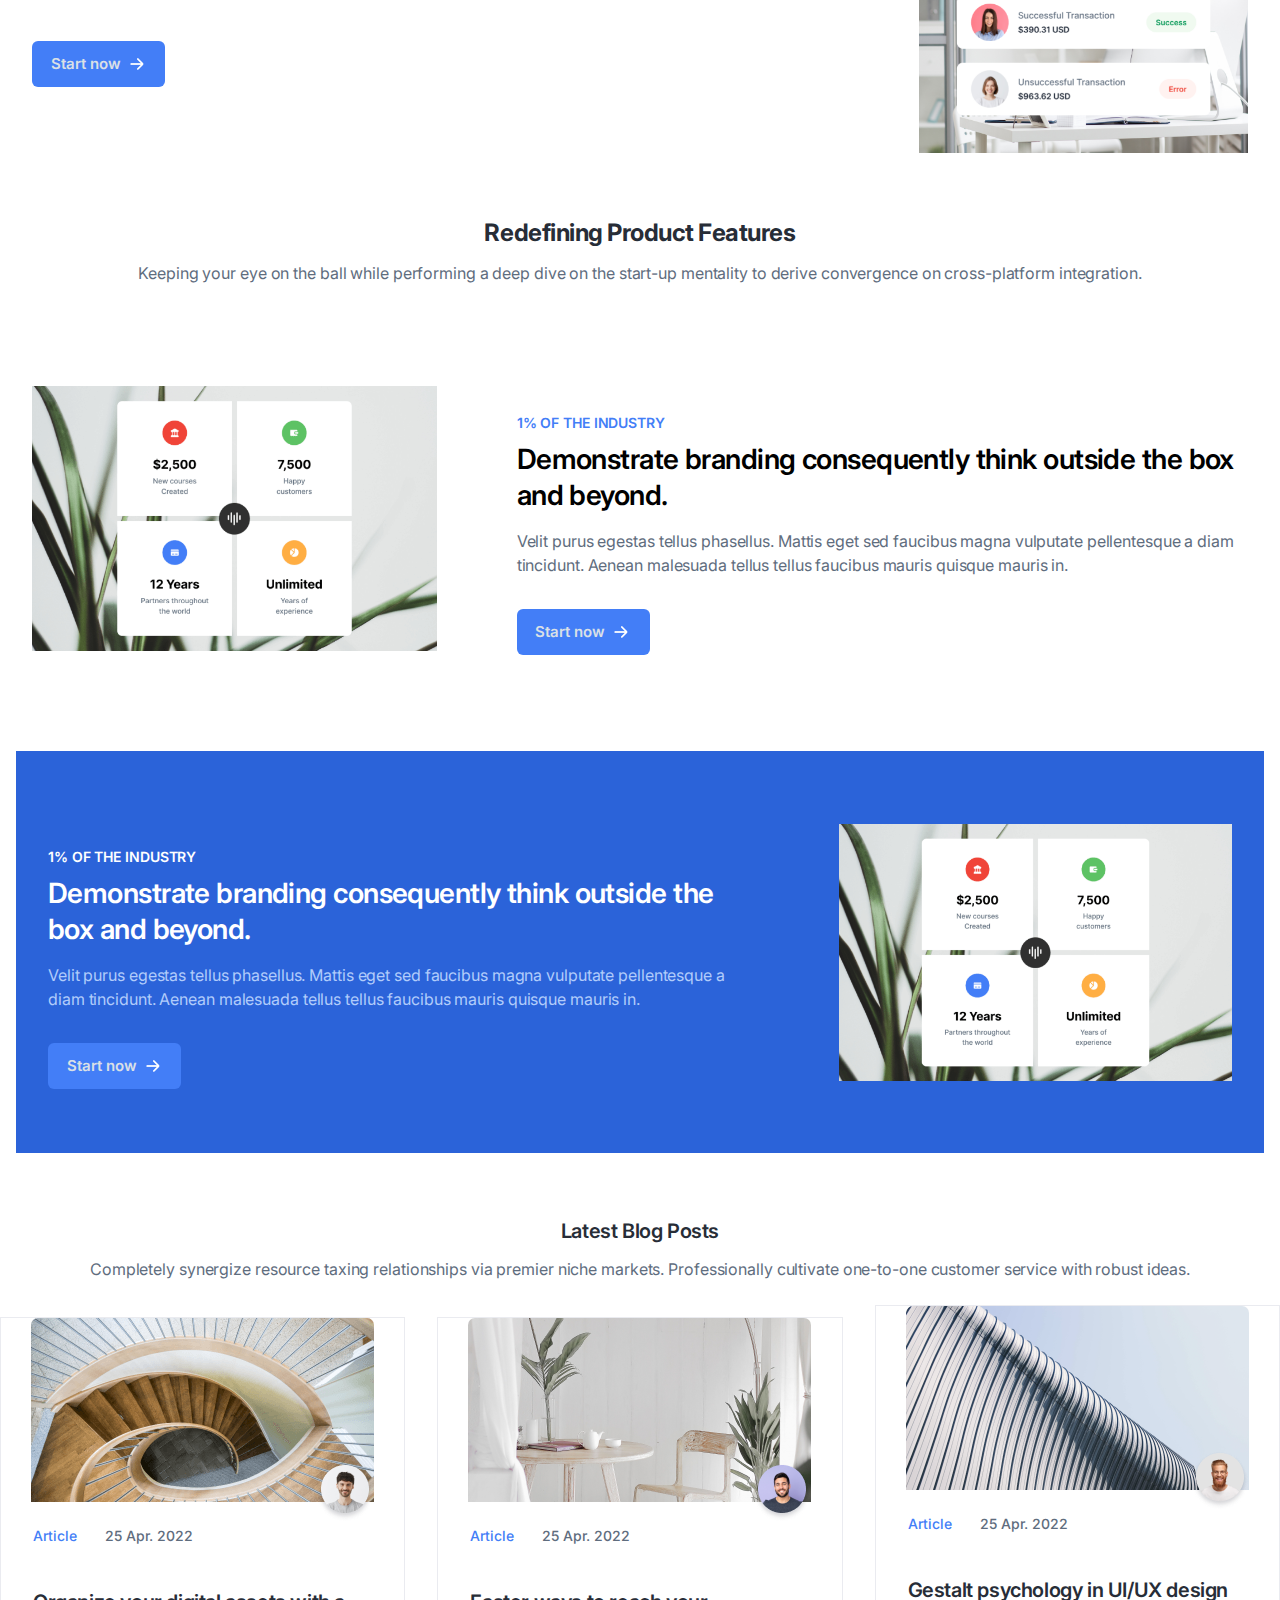
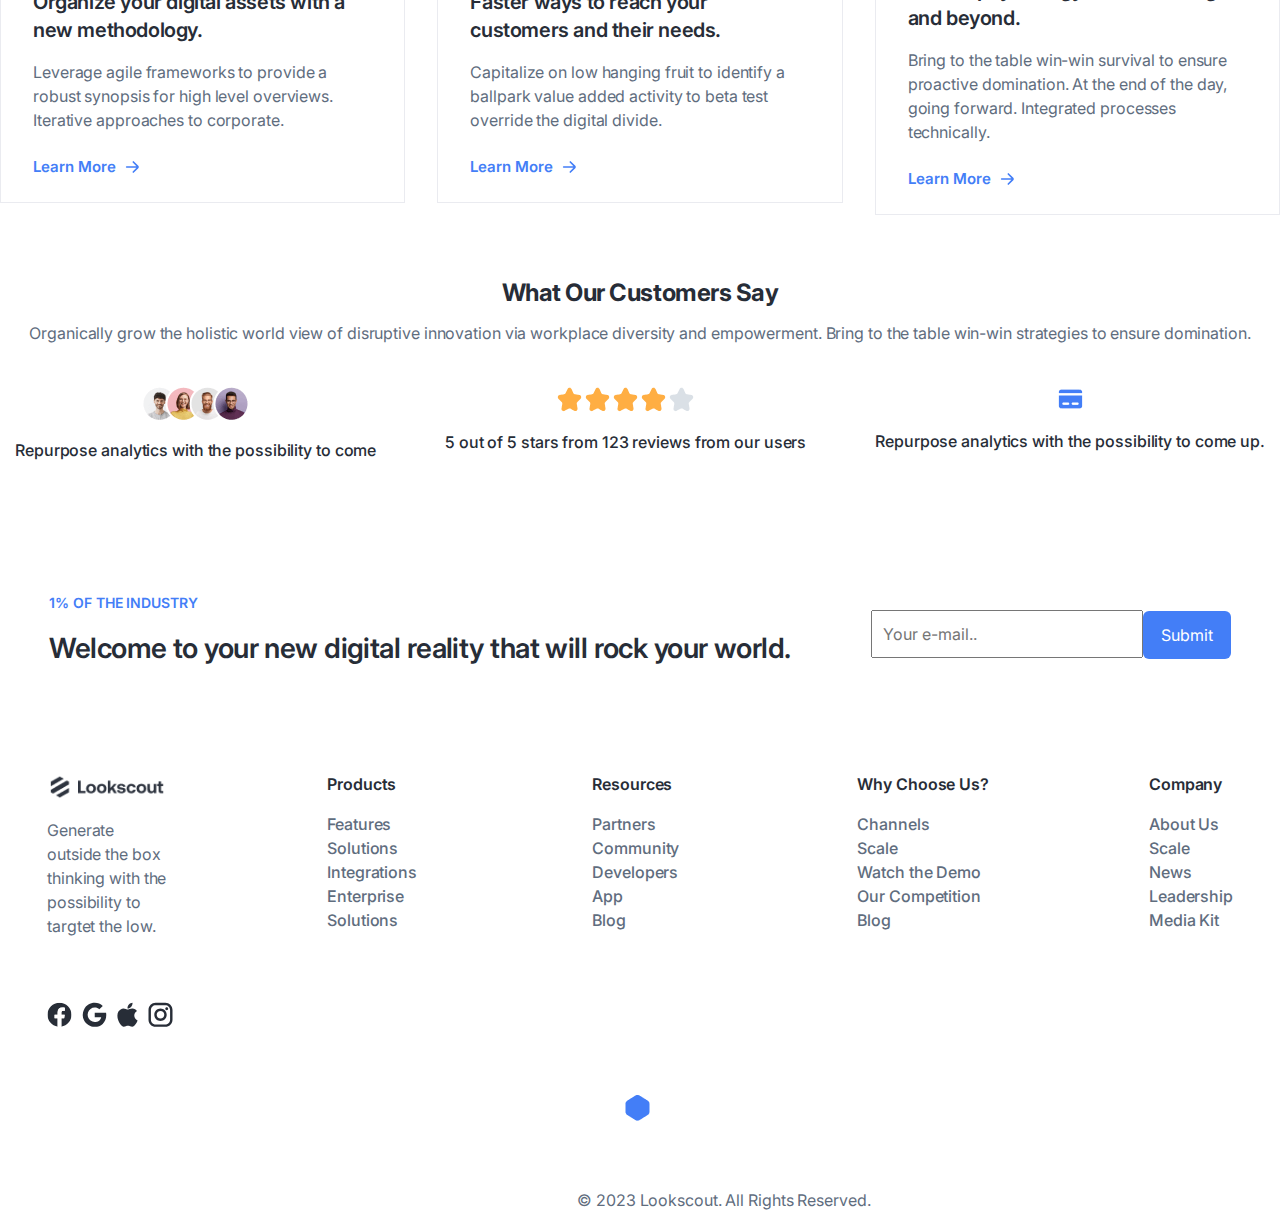
==== commit a93c6b11: "son düzenlemeler" ====
--- a/index.html
+++ b/index.html
@@ -75,7 +75,7 @@
         </div>
         <div class="review-box">
           <div class="box-top">
-            <img src="assets/img/people-icon.svg" alt="People Icon">
+            <img src="assets/img/people-icon.png" alt="People Icon">
             <a href="#"> Show more</a>
           </div>
           <h4>Distributed</h4>
@@ -83,7 +83,7 @@
         </div>
         <div class="review-box">
           <div class="box-top">
-            <img src="assets/img/light-icon.svg" alt="Light Icon">
+            <img src="assets/img/light-icon.png" alt="Light Icon">
             <a href="#"> Show more</a>
           </div>
           <h4>Seamless</h4>
@@ -91,7 +91,7 @@
         </div>
         <div class="review-box">
           <div class="box-top">
-            <img src="assets/img/star-icon.svg" alt="Star Icon">
+            <img src="assets/img/star-icon.png" alt="Star Icon">
             <a href="#"> Show more</a>
           </div>
           <h4>Revolutionary</h4>
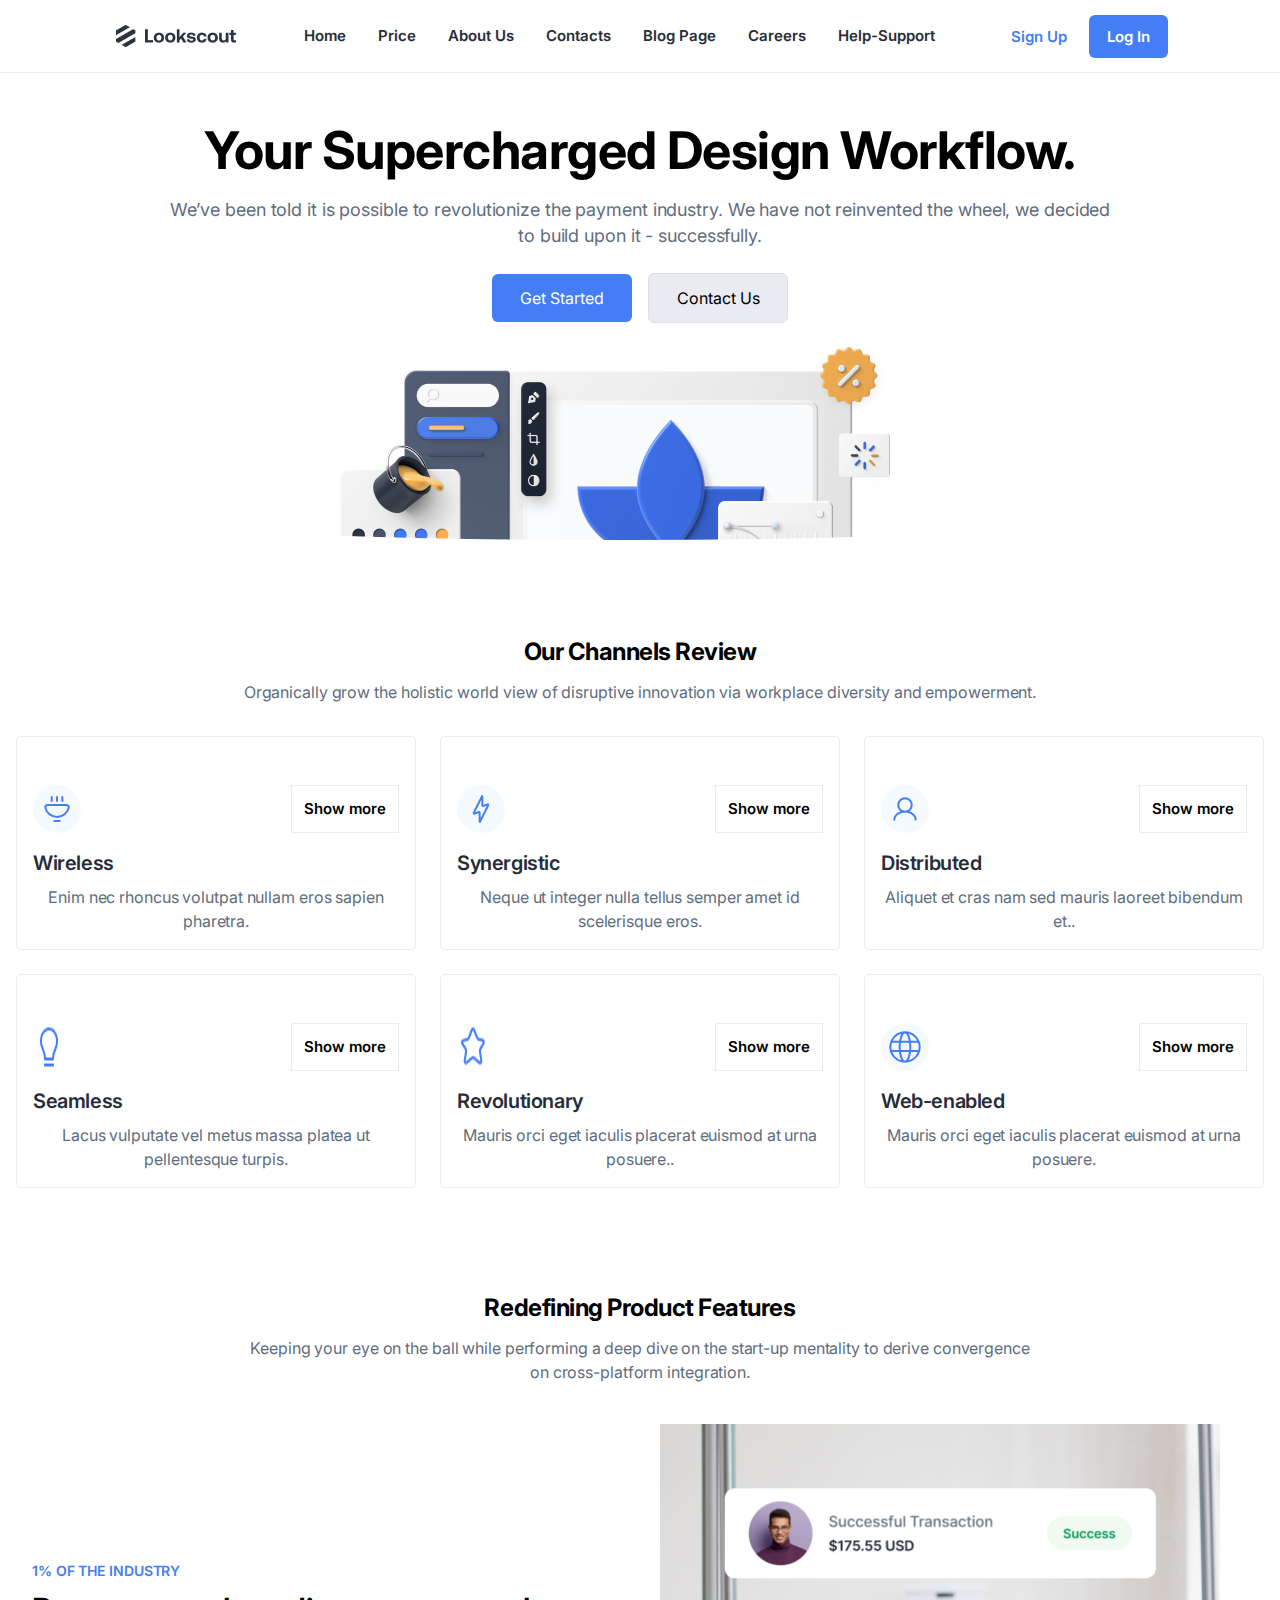
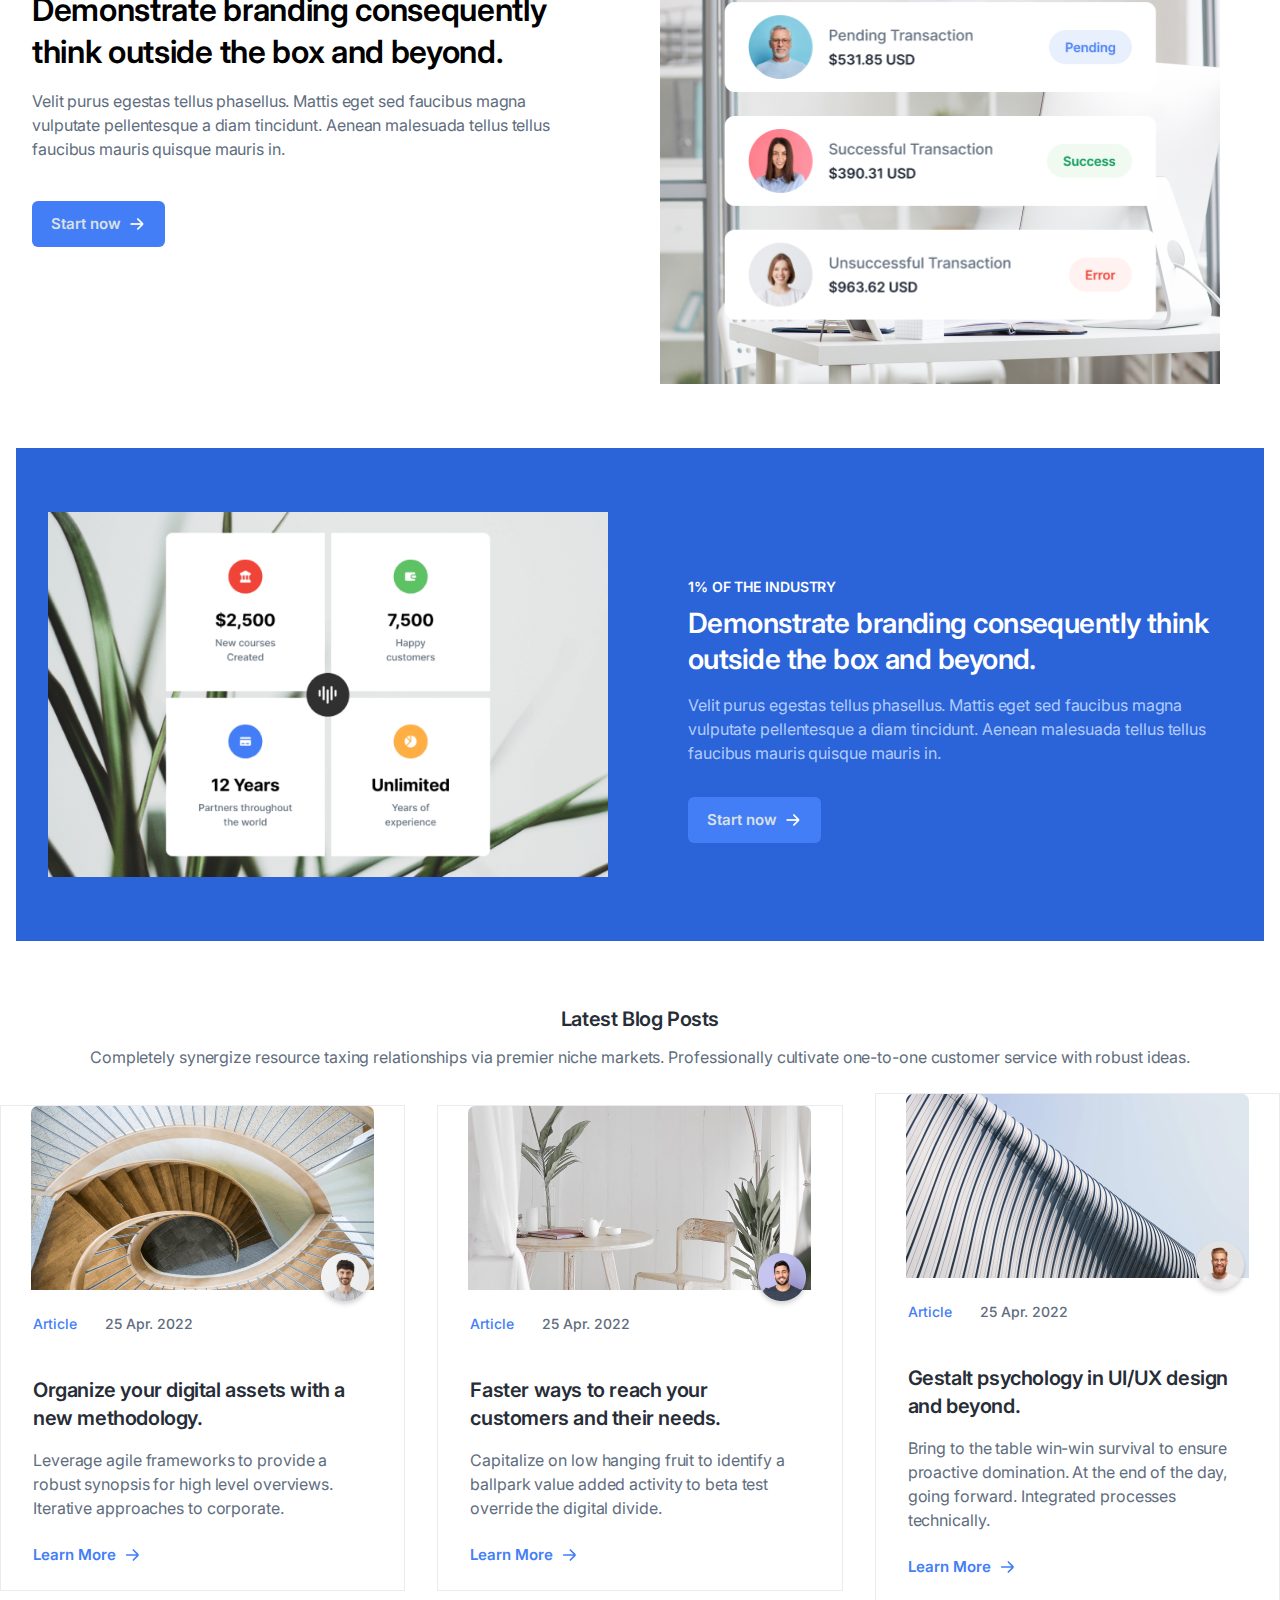
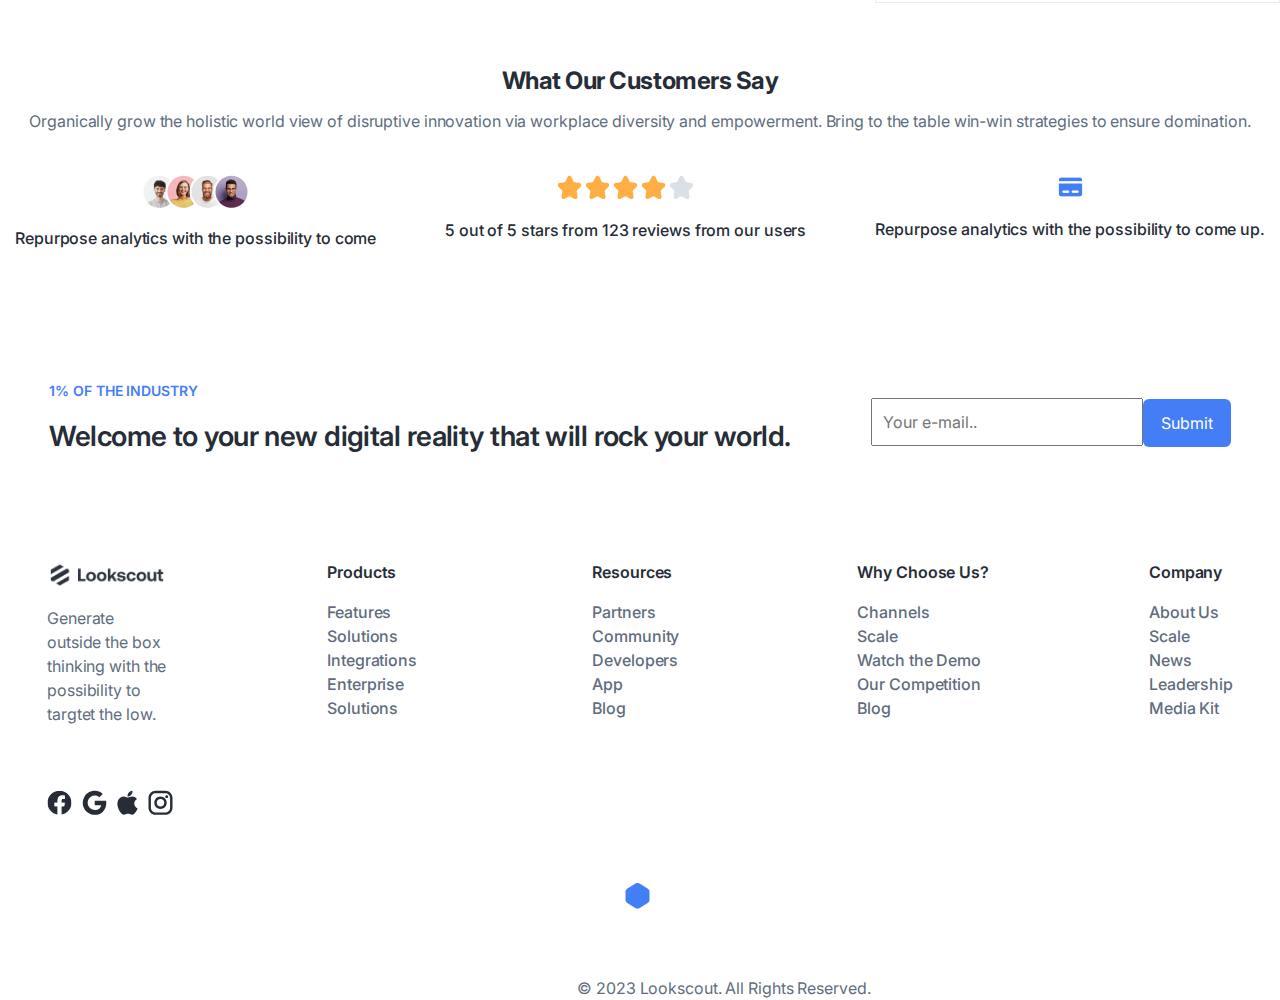
==== commit 768aa6af: "duzenleme" ====
--- a/index.html
+++ b/index.html
@@ -20,12 +20,12 @@
   </div>
   <div class="header-desktop">
     <div class="desktop-logo">
-      <img src="assets/img/Main-logo.png" alt="">
+      <a href="index.html"><img src="assets/img/Main-logo.png" alt=""></a>
     </div>
     <div class="dekstop-nav">
       <a href="index.html">Home</a>
       <a href="price.html">Price</a>
-      <a class="arrows-nav" href="about.html">About Us <img src="assets/img/arrow-down.svg" alt=""></a>
+      <a class="arrows-nav" href="about.html">About Us </a>
       <a href="contuct-us.html">Contacts</a>
       <a href="blog-page.html">Blog Page</a>
       <a href="careers.html">Careers</a>
@@ -44,7 +44,7 @@
       </div>
       <div class="start-btn-area">
         <a href="price.html"> Get Started</a>
-        <a href="#"> Contact Us</a>
+        <a href="contuct-us.html"> Contact Us</a>
       </div>
       <div class="start-image">
         <img   class="mobile-photo" src="assets/img/main-photo-mobile.png" alt="">
@@ -108,8 +108,10 @@
       </div>
     </div>
     <div class="product-content">
-      <h2>Redefining Product Features</h2>
-      <p>Keeping your eye on the ball while performing a deep dive on the start-up mentality to  derive convergence on cross-platform integration.</p>
+      <div class="product-content-text">
+        <h2>Redefining Product Features</h2>
+        <p class="product-content-p">Keeping your eye on the ball while performing a deep dive on the start-up mentality to  derive convergence  <br> on cross-platform integration.</p>
+      </div>
       <div class="product-container">
         <div class="product-text">
           <h6>1% OF THE INDUSTRY</h6>
@@ -127,9 +129,7 @@
       </div>
     </div>
     <div class="price-content">
-      <h4>Redefining Product Features</h4>
-      <p>Keeping your eye on the ball while performing a deep dive on the start-up mentality to  derive convergence on cross-platform integration.</p>
-    <div class="price-box-white">
+    <div class="price-box-white white-box">
       <div class="price-box-white-image">
         <img src="assets/img/price-photo.png" alt="">
       </div>
--- a/assets/css/still.css
+++ b/assets/css/still.css
@@ -172,6 +172,7 @@
 
 .review-box{
   padding: 16px;
+  
 }
 
 /* price content start here */
@@ -277,6 +278,9 @@
   color: #B1CCFB;
 }
 
+
+
+
 /* ? Blog part coming */
 
 .blog-content{
@@ -515,15 +519,35 @@
   max-width: 1280px;
   margin-inline: auto;
   display: none;
-
-}
+}
+
+.product-content-text{
+  display: flex;
+  flex-direction: column;
+  align-items: center;
+  justify-content: center;
+  align-content: center;
+}
+
+.product-content-p{
+  font-size: 16px;
+  font-weight: 400;
+  line-height: 24px;
+  letter-spacing: -0.10000000149011612px;
+  text-align: center;
+  color: #5F6D7E;
+
+}
+
 
 .product-container{
-  display: flex;
+  display: grid;
+  grid-template-columns: 1fr 1fr;
   padding-inline: 32px;
-  margin-top: 64px;
-  gap: 140px;
-}
+  gap: 40px;
+  margin-top: 40px;
+}
+
 .product-text h6{
 font-size: 14px;
 font-weight: 600;
@@ -532,6 +556,7 @@
 text-align: left;
 color: #437EF7;
 }
+
 .product-text h3{
 font-size: 32px;
 font-weight: 600;
@@ -551,9 +576,15 @@
   margin-bottom: 40px;
 }
 
- .desktop-main-photo{
+.product-text{
+ align-self: center;
+ max-width: 520px;
+}
+
+.desktop-main-photo{
 display: none;
 }
+
 /* /* Footer part coming  */
 
 .footer-content{
@@ -748,7 +779,11 @@
   .blog-content-inner{
     max-width: 850px;
   }
-  
+  .blog-content-inner-photo {
+    max-width: 850px;
+
+  }
+
   .rating-avatar{
     display: flex;
   }
@@ -795,7 +830,9 @@
     .header-mobile{
       display: none;
     }
-  
+  .last-white{
+    display: none;
+  }
     .header-desktop{
       display: flex;
       align-items: center;
@@ -803,6 +840,7 @@
       padding-inline: 112px;
       padding-block:20px;
       margin-bottom: 48px;
+      border-bottom: 1px solid #EAEBF0 ;
     }
   
     .dekstop-nav {
@@ -891,6 +929,10 @@
   .review-content p{
   text-align: center;
   }
+  .white-box{
+  display: none;
+  }
+
   
   .product-content{
     display: block;
@@ -944,6 +986,7 @@
     gap: 80px;
     padding-block: 64px;
     justify-content: space-around;
+    display: none;
   }
 
   .last-white{
@@ -951,7 +994,12 @@
   }
 
   .blue{
-    flex-direction: row-reverse;
+    flex-direction: row;
+    display: flex;
+  }
+
+  .price-box-white-image img{
+   min-width: 560px;
   }
   .desktop-main-photo{
     display: inline-block;
@@ -959,5 +1007,11 @@
   .mobile-photo{
     display: none;
   }
+
+  .price-box-white-text{
+    max-width: 550px;
+    align-self: center;
+  }
+  
   }
   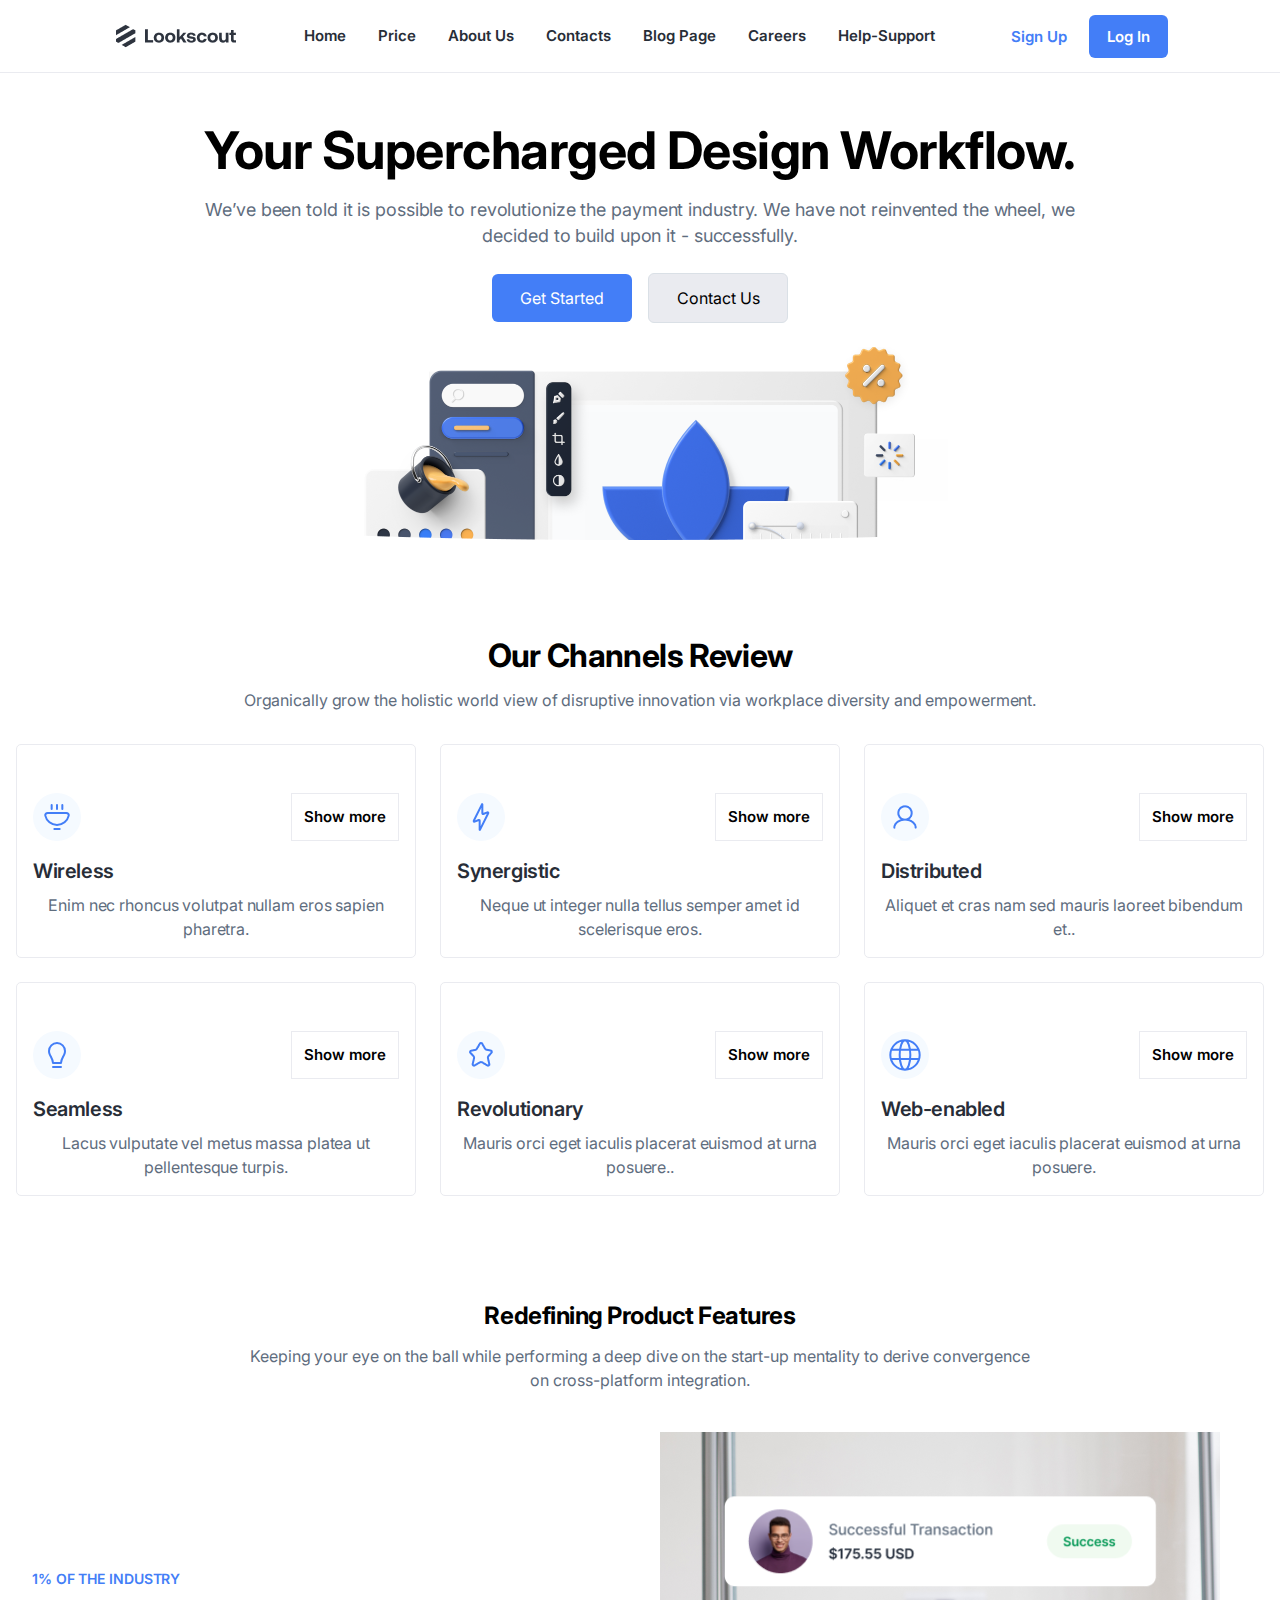
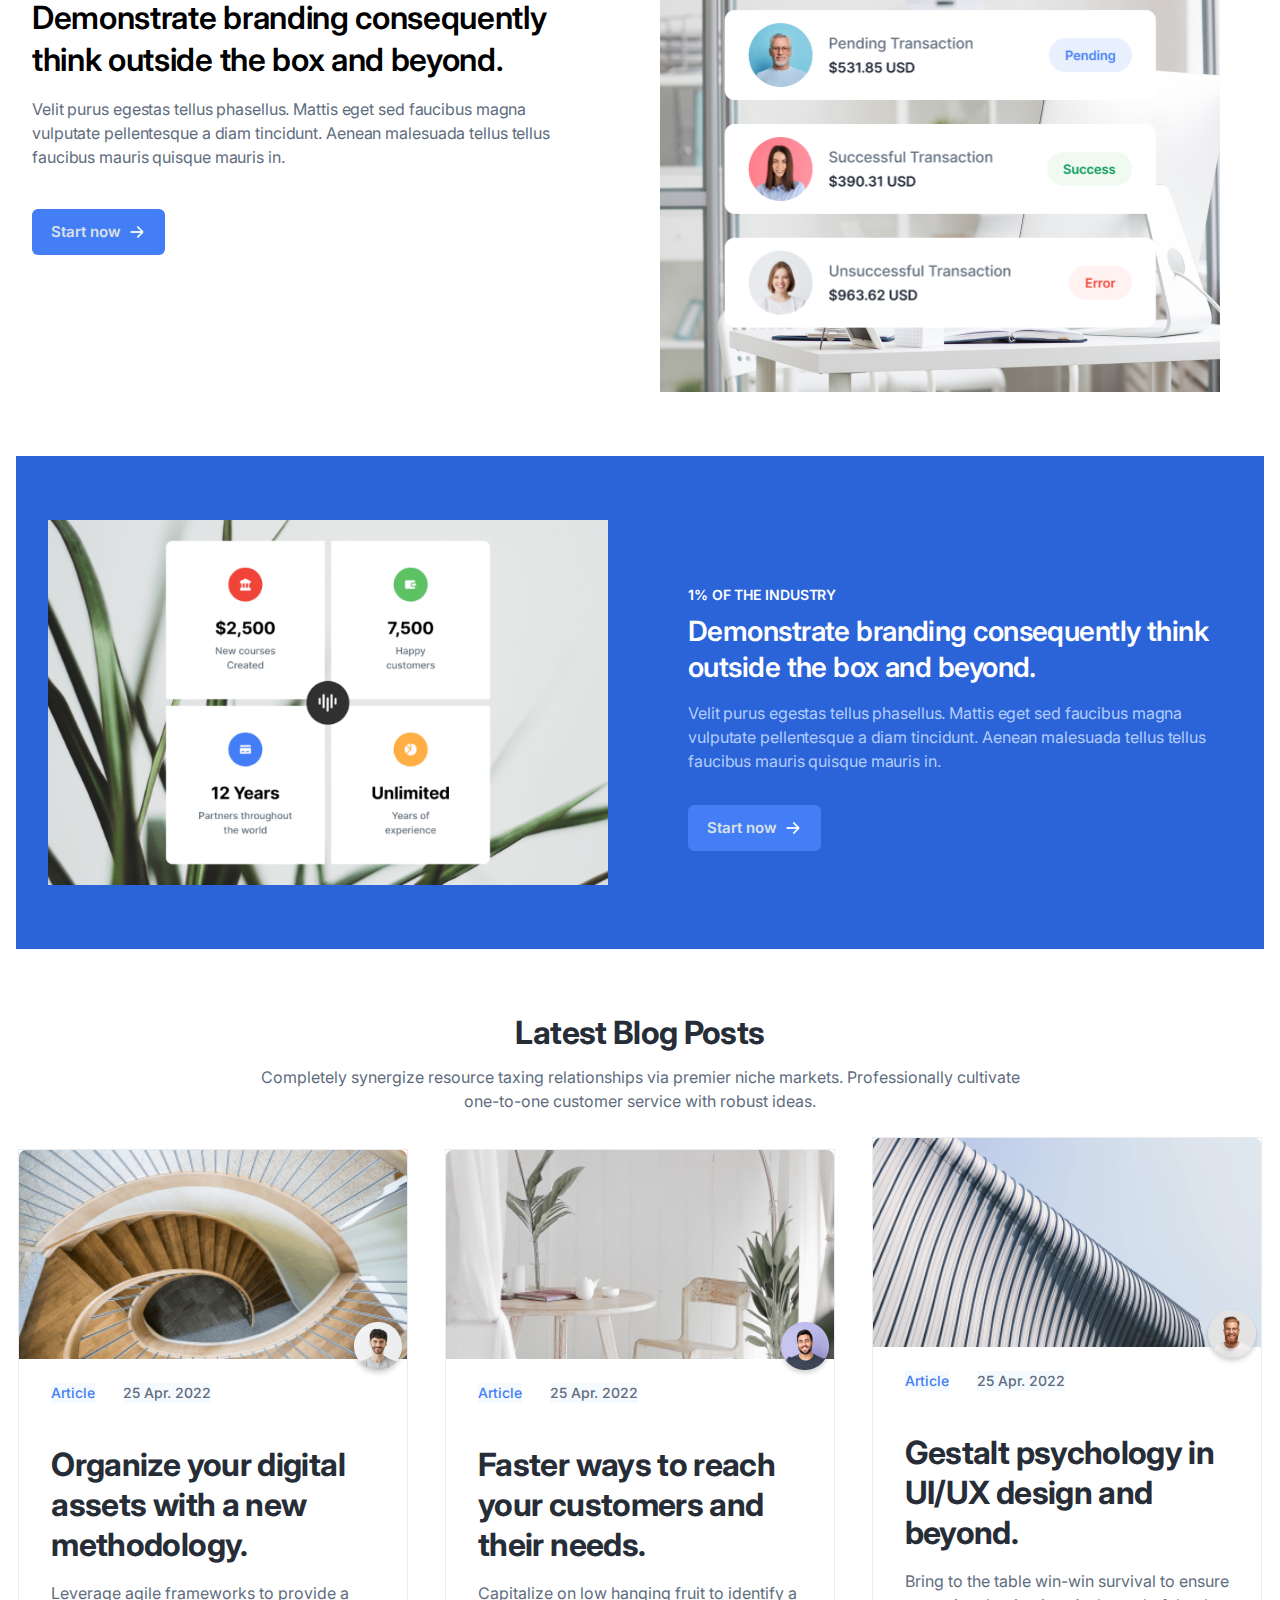
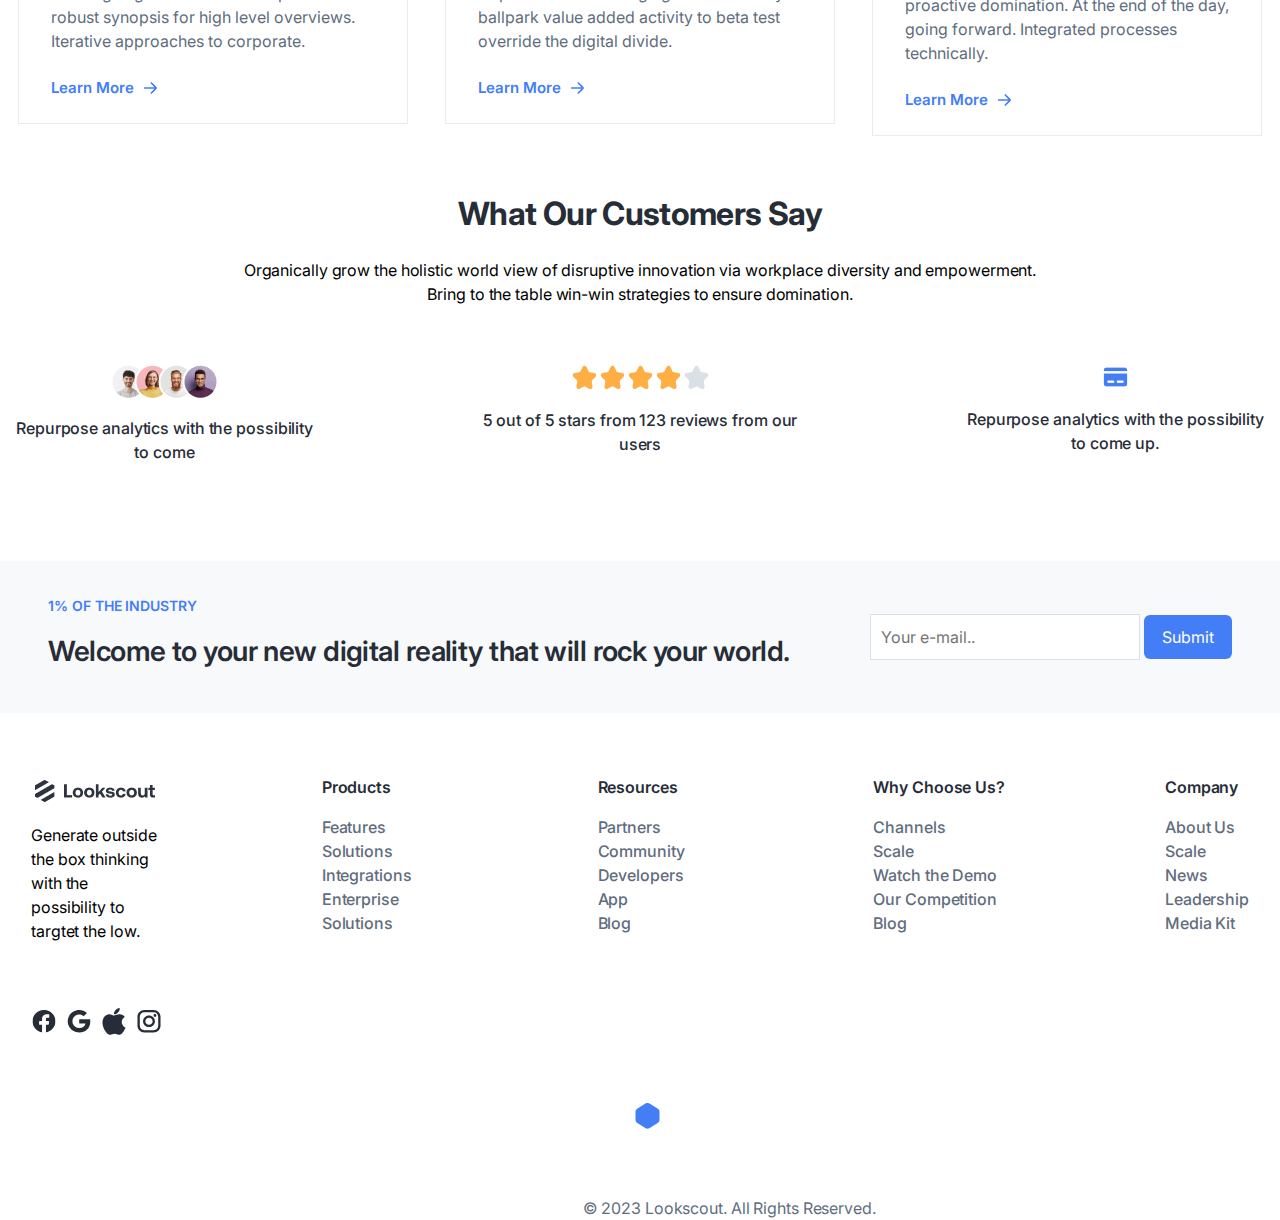
==== commit 6a93150f: "landing page revize edildi" ====
--- a/index.html
+++ b/index.html
@@ -48,6 +48,7 @@
       </div>
       <div class="start-image">
         <img   class="mobile-photo" src="assets/img/main-photo-mobile.png" alt="">
+        <img   class="tablet-photo" src="assets/img/start-content-tablet.png" alt="">
         <img  class="desktop-main-photo" src="assets/img/desktop-main-photo.png" alt="">
       </div>
     </div>
@@ -83,7 +84,7 @@
         </div>
         <div class="review-box">
           <div class="box-top">
-            <img src="assets/img/light-icon.png" alt="Light Icon">
+            <img src="assets/img/new-electricicon.svg" alt="Light Icon">
             <a href="#"> Show more</a>
           </div>
           <h4>Seamless</h4>
@@ -91,7 +92,7 @@
         </div>
         <div class="review-box">
           <div class="box-top">
-            <img src="assets/img/star-icon.png" alt="Star Icon">
+            <img src="assets/img/new-star-icon.png" alt="Star Icon">
             <a href="#"> Show more</a>
           </div>
           <h4>Revolutionary</h4>
@@ -174,11 +175,11 @@
     </div>
     <div class="blog-content">
       <h4>Latest Blog Posts</h4>
-      <p>Completely synergize resource taxing relationships via premier niche markets. Professionally  cultivate one-to-one customer service with robust ideas.</p>
+      <p>Completely synergize resource taxing relationships via premier niche markets. Professionally  cultivate <br>one-to-one customer service with robust ideas.</p>
       <div class="blog-container">
         <div class="blog-content-inner">
           <div class="blog-content-inner-photo">
-            <img src="assets/img/stairs-photo.png" alt="Stairs">
+            <img class="blog-photo" src="assets/img/stairs-photo.png" alt="Stairs">
             <img class="avatar" src="assets/img/avatar1.png" alt="Men Avatar">
           </div>
           <div class="blog-content-inner-calender">
@@ -197,7 +198,7 @@
         </div>
         <div class="blog-content-inner">
           <div class="blog-content-inner-photo">
-            <img src="assets/img/chairs-photo.png" alt="Chairs">
+            <img class="blog-photo" src="assets/img/chairs-photo.png" alt="Chairs">
             <img class="avatar" src="assets/img/avatar2.png" alt="Men Avatar">
           </div>
           <div class="blog-content-inner-calender">
@@ -215,7 +216,7 @@
         </div>
         <div class="blog-content-inner">
           <div class="blog-content-inner-photo">
-            <img src="assets/img/building-photo.png" alt="Building">
+            <img  class="blog-photo" src="assets/img/building-photo.png" alt="Building">
             <img class="avatar" src="assets/img/avatar3.png" alt="Men Avatar">
           </div>
           <div class="blog-content-inner-calender">
@@ -237,19 +238,19 @@
     </div>
     <div class="rating-content">
       <h4>What Our Customers Say</h4>
-      <p>Organically grow the holistic world view of disruptive innovation via workplace diversity and empowerment. Bring to the table win-win strategies to ensure domination.</p>
+      <p>Organically grow the holistic world view of disruptive innovation via workplace diversity and empowerment. <br> Bring to the table win-win strategies to ensure domination.</p>
       <div class="rating-container">
         <div class="rating-avatar">
           <img src="assets/img/review-photo.png" alt="Avatars">
-          <h5>Repurpose analytics with the possibility to come</h5>
+          <h5>Repurpose analytics with the possibility <br>to come</h5>
         </div>
         <div class="rating-stars">
           <img src="assets/img/rating-photo.png" alt="Rayting Star">
-          <h5>5 out of 5 stars from 123 reviews from our users</h5>
+          <h5>5 out of 5 stars from 123 reviews from our <br> users</h5>
         </div>
         <div class="rating-purchase">
           <img src="assets/img/purchase-icon.png" alt=" Purchase Icon">
-          <h5> Repurpose analytics with the possibility to come up.</h5>
+          <h5> Repurpose analytics with the possibility <br> to come up.</h5>
         </div>
       </div>
     </div>
@@ -265,7 +266,7 @@
     </div>
     <div class="footer-content">
       <div class="footer-logo">
-        <img src="assets/img/Main-logo.png" alt="Lookscout Logo">
+        <a href="index.html"><img src="assets/img/Main-logo.png" alt="Lookscout Logo"></a>
         <p>Generate outside the box thinking with the possibility to targtet the low.</p>
       </div>
       <div class="footer-social">
--- a/assets/css/still.css
+++ b/assets/css/still.css
@@ -60,13 +60,14 @@
   margin-bottom: 16px;
 }
 
-p{
+.start-content p{
 font-size: 18px;
 font-weight: 400;
 line-height: 26px;
 letter-spacing: -0.10000000149011612px;
 text-align: center;
 color:#5F6D7E;
+padding-inline: 16px;
 }
 
 .start-btn-area{
@@ -174,7 +175,15 @@
   padding: 16px;
   
 }
-
+.review-header p{
+  font-size: 16px;
+  font-weight: 400;
+  line-height: 24px;
+  letter-spacing: -0.10000000149011612px;
+  text-align: center;
+color: #5F6D7E;
+margin-bottom: 32px;
+}
 /* price content start here */
 
 .price-box-white{
@@ -292,6 +301,10 @@
   text-align: center;
   margin-top: 42px;
   margin-bottom:12px ;
+  font-size: 32px;
+  font-weight: 700;
+  line-height: 40px;
+  letter-spacing: -0.02em;
 }
 
 .blog-content p{
@@ -308,7 +321,11 @@
   display: flex;
   flex-direction: column;
   margin-inline: auto;
-  max-width: 750px;
+  width: 450px;
+}
+
+.blog-photo{
+  width: 450px;
 }
 
 .blog-content-inner-photo{
@@ -366,8 +383,10 @@
   margin-bottom:24px ;
   padding-inline: 32px;
   max-width: 550px;
-
-
+}
+
+.blog-content-inner-calender span{
+background-color: #F5FAFF;
 }
 
 .blog-content-inner-link a{
@@ -395,12 +414,13 @@
 }
 
 .rating-content h4{
-  font-size: 24px;
+  font-size: 32px;
   font-weight: 700;
   line-height: 32px;
   letter-spacing: -0.02em;
   text-align: center;
   margin-bottom: 12px;
+  margin-top: 32px;
 }
 
 .rating-content p{
@@ -410,6 +430,7 @@
   letter-spacing: -0.10000000149011612px;
   text-align: center;
   margin-bottom: 40px;
+  padding: 16px;
 }
 
 .rating-avatar{
@@ -501,6 +522,7 @@
 
 input{
   padding: 10px;
+  border: 1px solid #DAE0E6;
 }
 
 .email-text-area span{
@@ -599,7 +621,7 @@
   ;
   gap: 24px;
   margin-top: 62px;
-  padding-inline: 32px;
+  padding-inline: 16px;
   margin-inline: auto;
   justify-content: center;
 }
@@ -695,15 +717,30 @@
   display: none;
 }
 
+.tablet-photo{
+  display: none;
+}
+
 
 @media (width >= 758px){
 
   /*? Main-content*/
-  
+  .tablet-photo{
+    display: flex;
+  }
+
   .start-content{
     max-width: 850px;
   }
-  
+
+  .start-content h1{
+    font-size: 52px;
+    font-weight: 700;
+    line-height: 60px;
+    letter-spacing: -0.01em;
+    text-align: center;
+  }
+
   .start-btn-area{
     display: flex;
     flex-direction: row;
@@ -719,9 +756,7 @@
   
   .start-image{
     margin-top: 24px;
-    width:720px;
     display: flex;
-    align-items: center;
     justify-content: center;
   } 
   
@@ -740,7 +775,9 @@
   .web{
     display: block;
   }
-  
+  .mobile-photo{
+    display: none;
+  }
   .review-content{
     padding-inline: 16px;
     gap: 16px;
@@ -774,16 +811,21 @@
     display: grid;
     grid-template-columns: 1fr 1fr;
     gap: 32px;
+    max-width: 1440px;
+    margin-inline: auto;
+    padding-inline:16px ;
   } 
   
   .blog-content-inner{
-    max-width: 850px;
+    max-width: 390px;
   }
   .blog-content-inner-photo {
-    max-width: 850px;
-
-  }
-
+    max-width: 750px;
+
+  }
+  .blog-photo{
+    width: 390px;
+  }
   .rating-avatar{
     display: flex;
   }
@@ -792,6 +834,7 @@
     display: flex;
     flex-direction: row;
     justify-content: space-between;
+    border: 1px solid transparent;
   }
   
   .rating-content{
@@ -799,11 +842,26 @@
   }
   
   /* @email start */
-    .email-link{
-      flex-direction: row;
-      align-items: center;
-      min-width: 950ppx;
-    }
+  .submit-btn{
+    text-decoration: none;
+    background-color: #437EF7;
+    border-radius: 6px;
+    padding: 12px 18px;
+    text-align: center;
+    color: white;
+    margin-top: 16px;
+    margin-bottom: 15px;
+  }
+  
+  .email-link{
+    display: block;
+    max-width: 1200px;
+  }
+  
+  input{
+    padding: 10px;
+    border: 1px solid #DAE0E6;
+  }
 
 
   .footer-content{
@@ -811,7 +869,7 @@
     "logo  . company"
     "products resource choose"
     ". pentegon ."
-    "text social  social"
+    "text . social"
     ;
     grid-template-columns: 1fr 1fr 1fr;
     gap: 24px;
@@ -822,11 +880,26 @@
     display: flex;
     gap: 10px;
   }
+
+  .footer-social img{
+    width: 24px;
+  }
+
+  .review-header h2{
+    font-size: 32px;
+    font-weight: 700;
+    line-height: 40px;
+    letter-spacing: -0.02em;
+    text-align: center;
+  }
   }
   
   /* desktop part coming */
   
   @media (width >= 1200px){
+    .tablet-photo{
+      display: none;
+    }
     .header-mobile{
       display: none;
     }
@@ -925,7 +998,14 @@
     align-items: center;
     align-content: center;
   }
-  
+  .review-header h2{
+    font-size: 32px;
+    font-weight: 700;
+    line-height: 40px;
+    letter-spacing: -0.02em;
+    text-align: center;
+  }
+
   .review-content p{
   text-align: center;
   }
@@ -971,6 +1051,9 @@
     flex-direction: row;
     gap: 80px;
     justify-content: center;
+    background-color: #F8F9FB;
+    max-width: 1440px;
+    margin-inline: auto;
   }
 
    .price-content{
